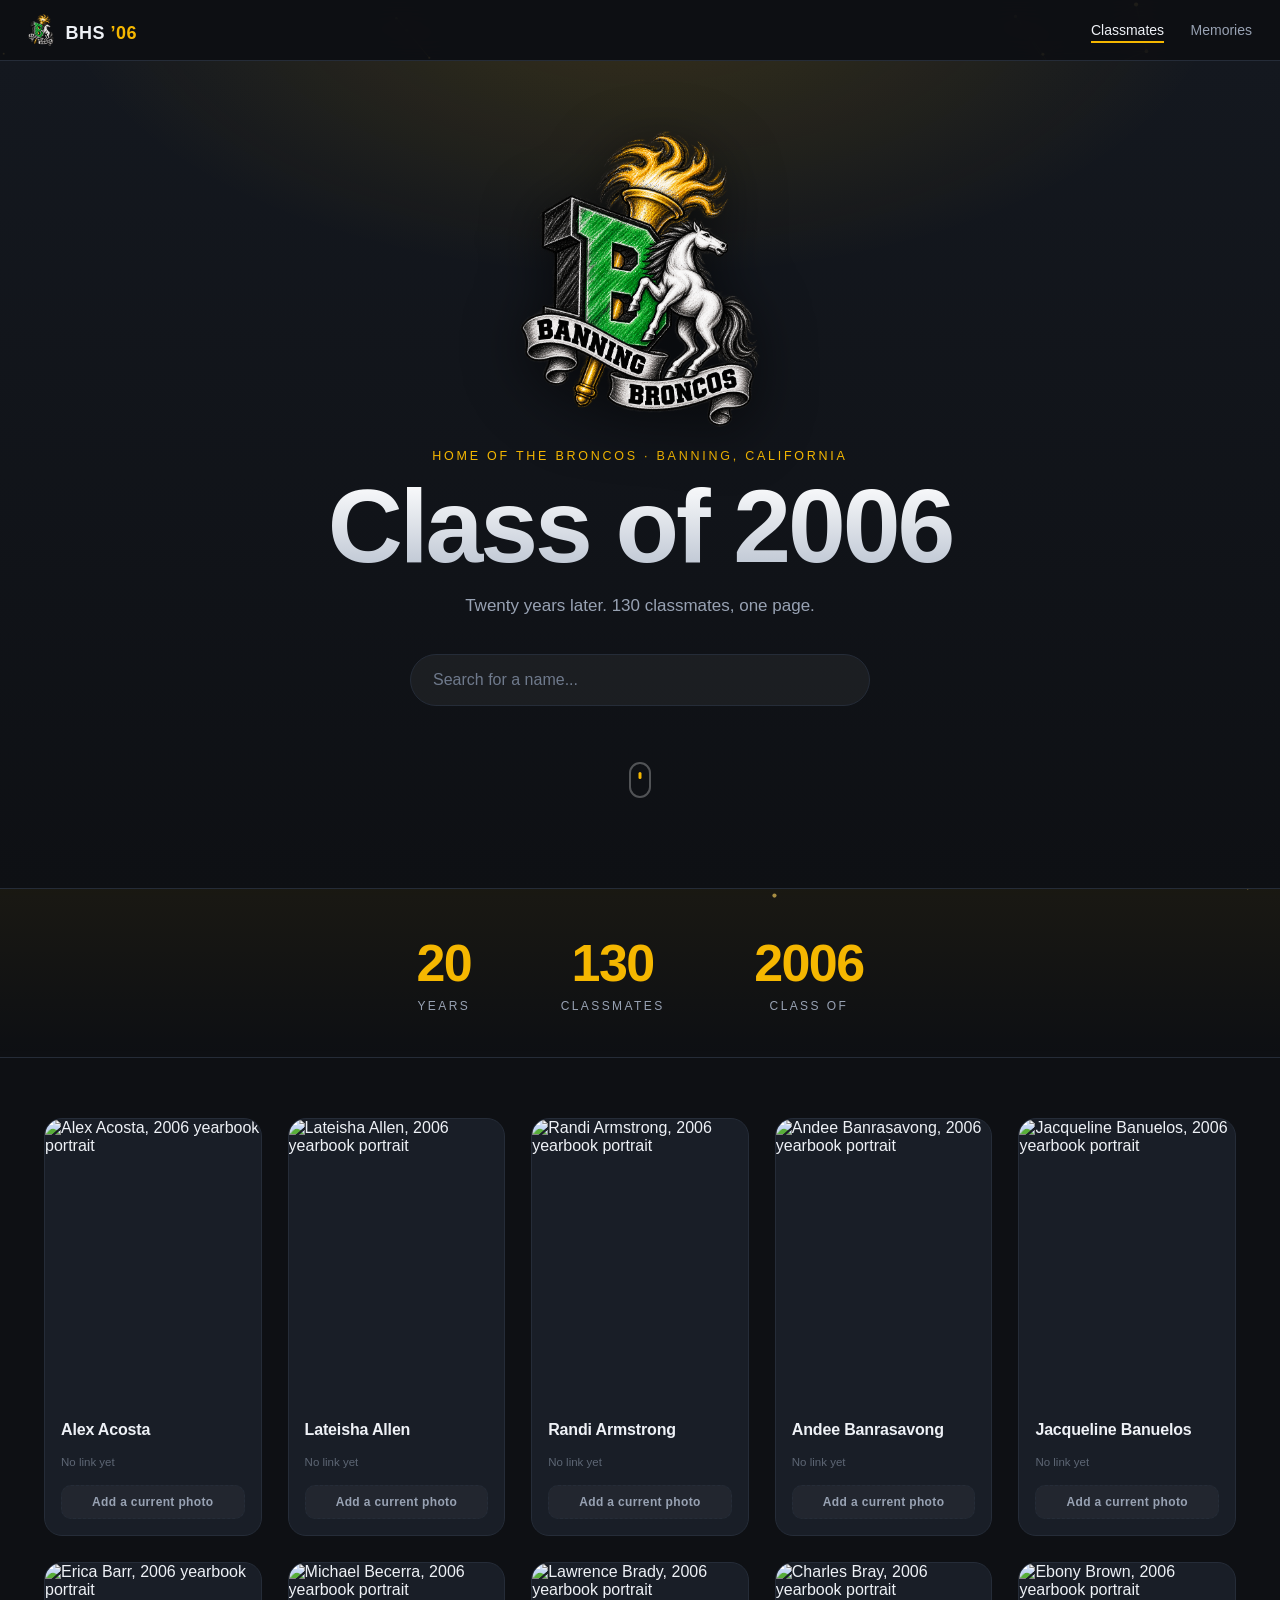
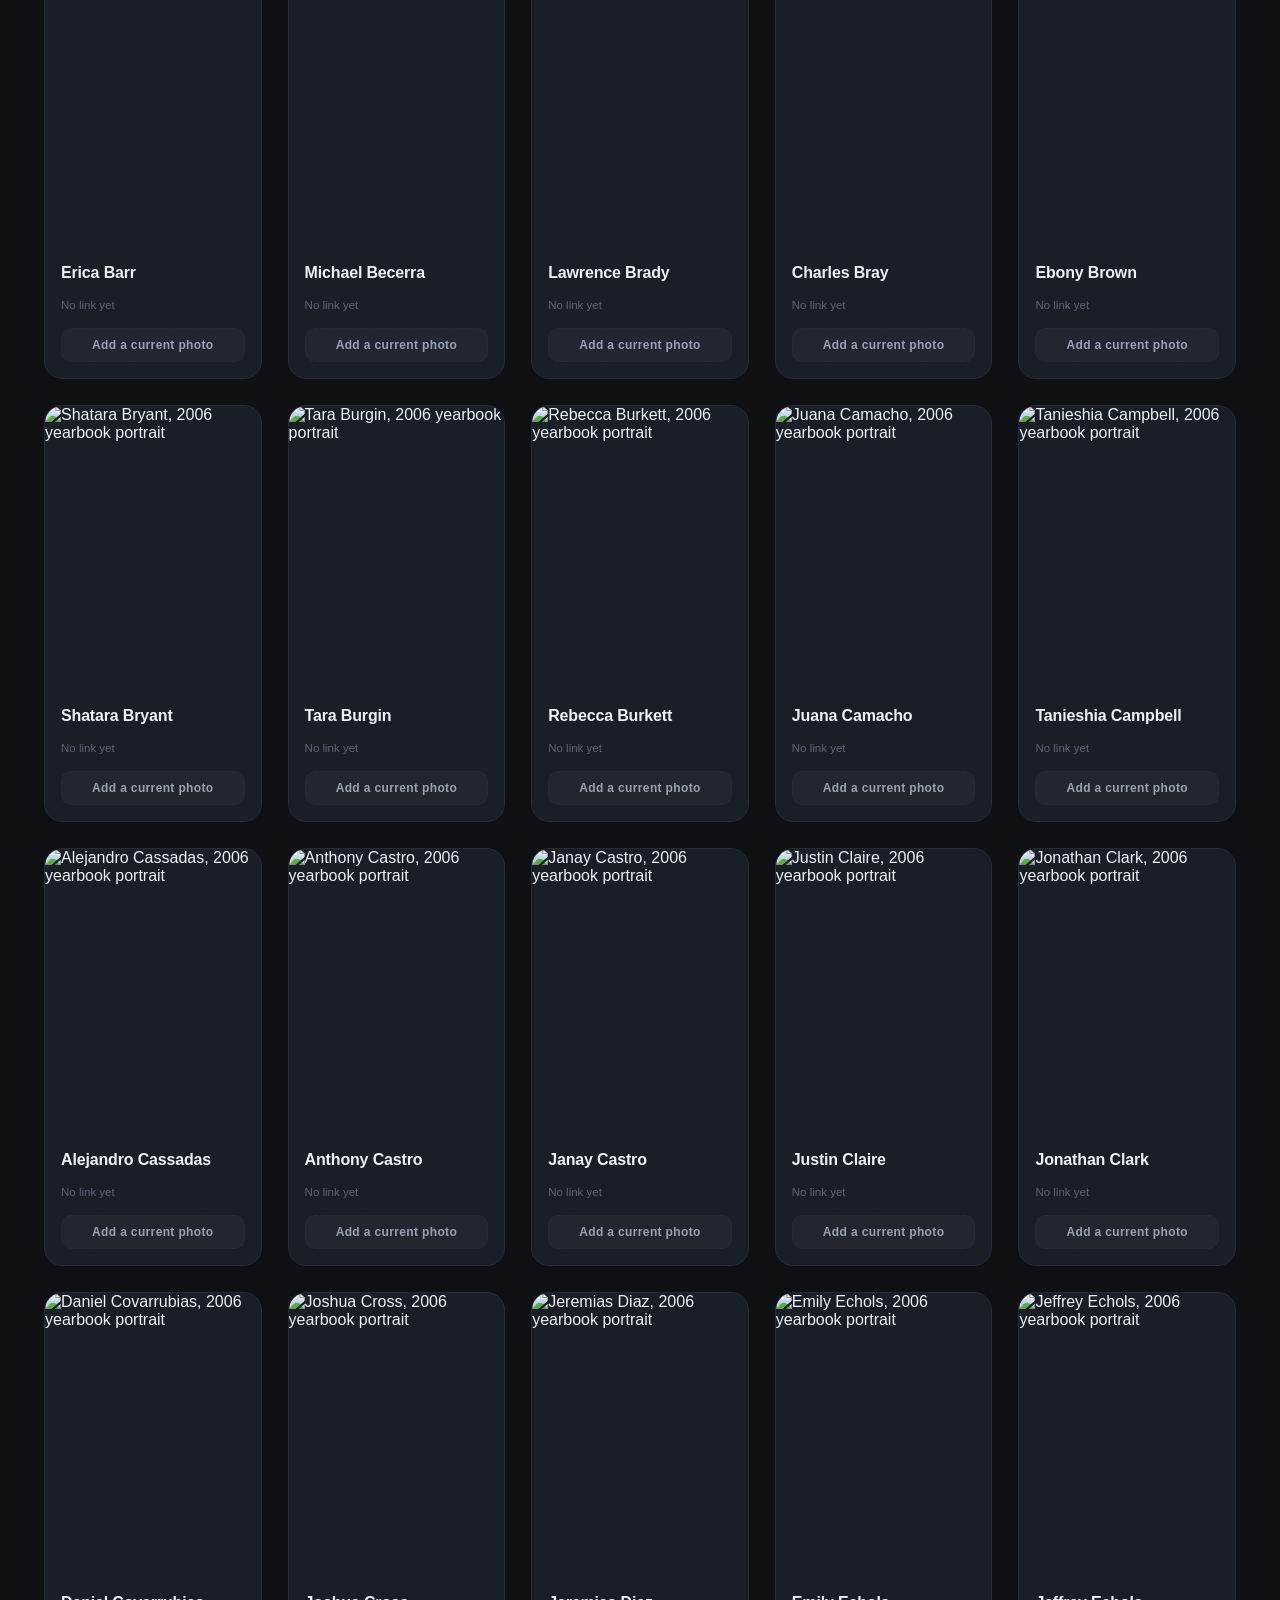
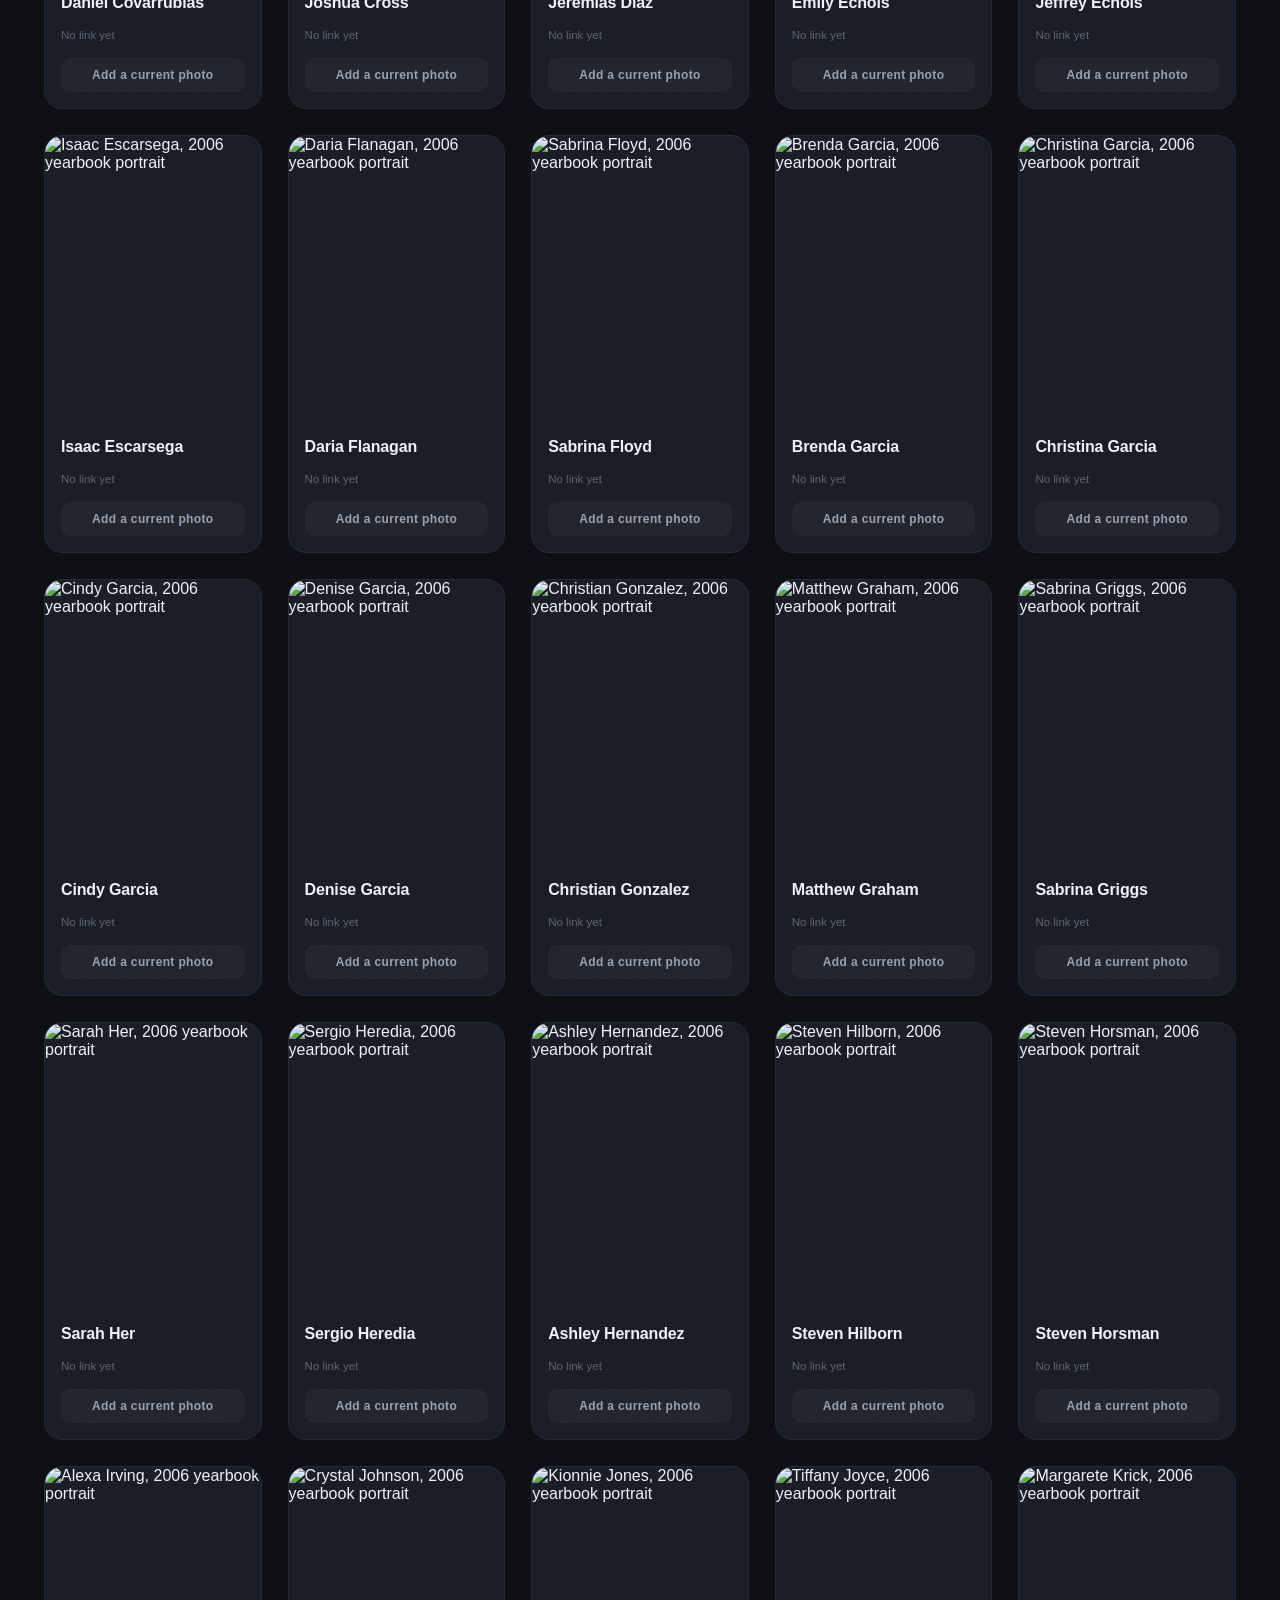
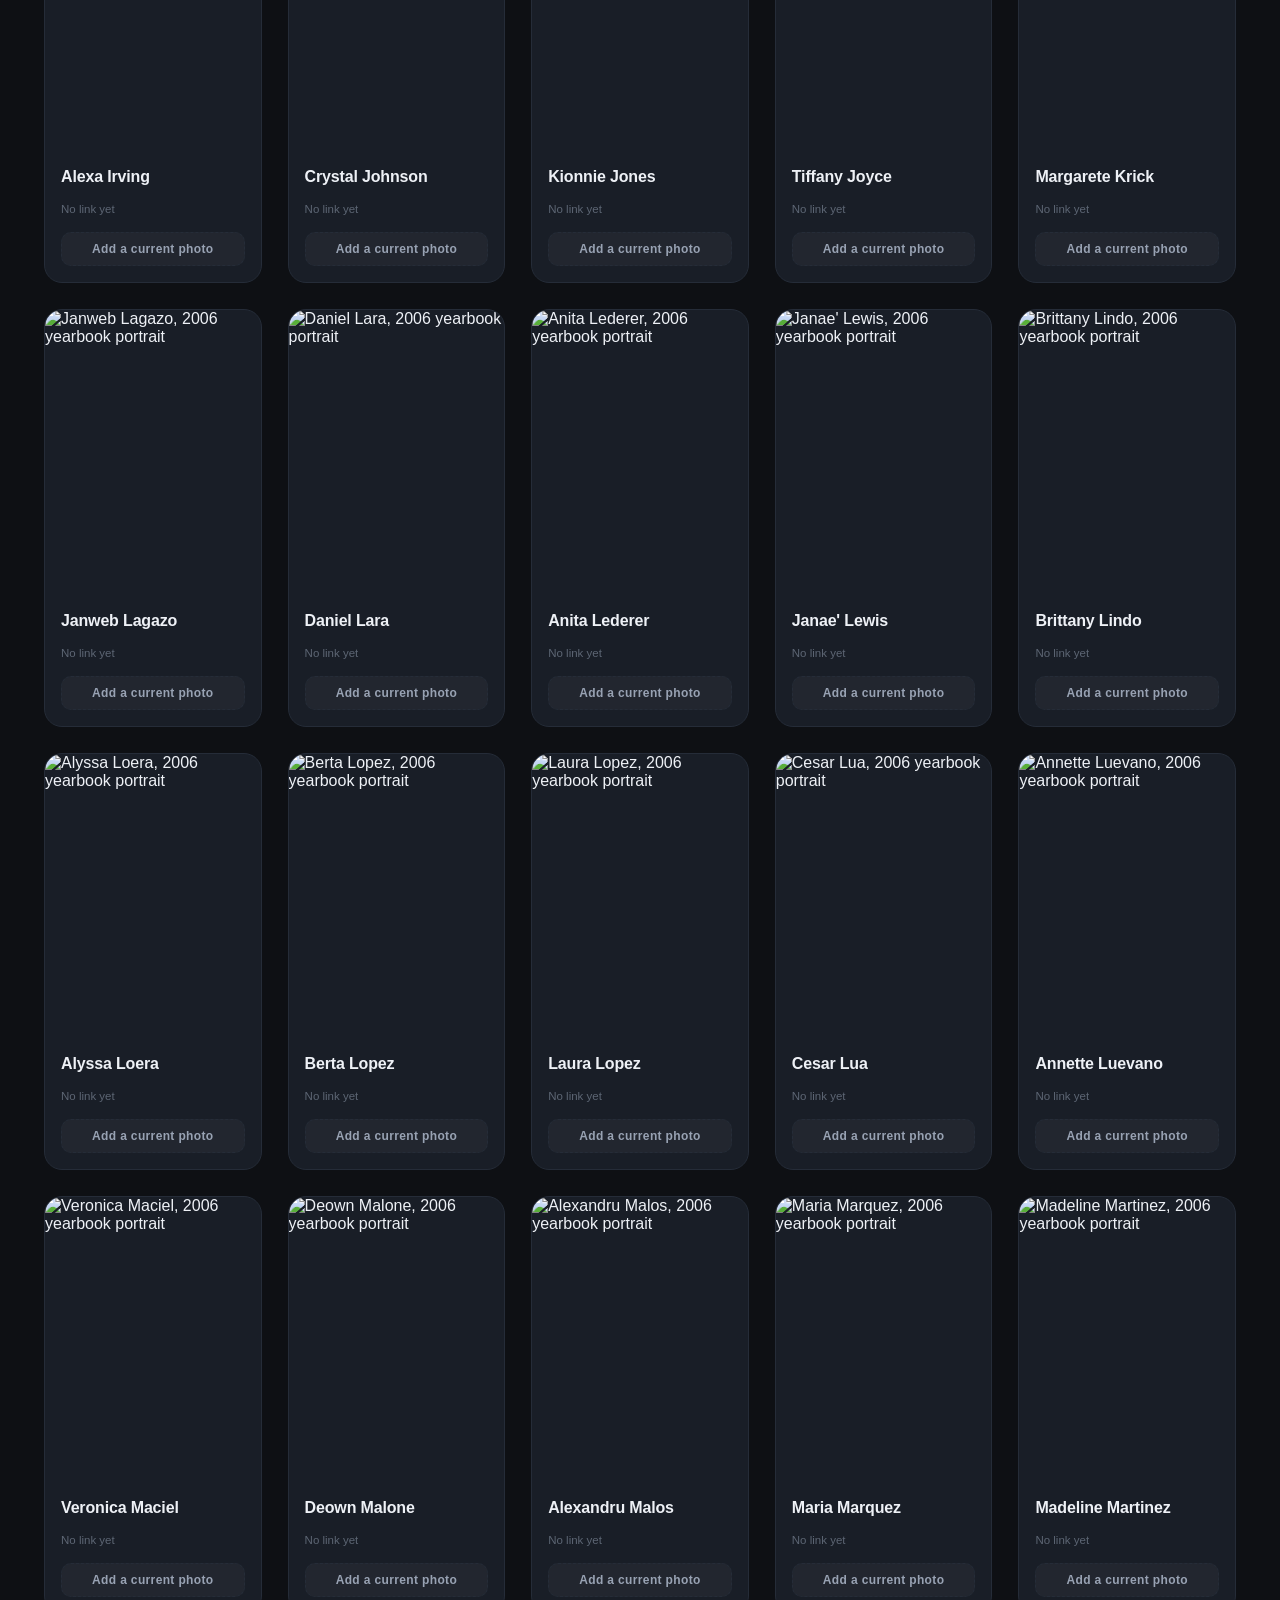
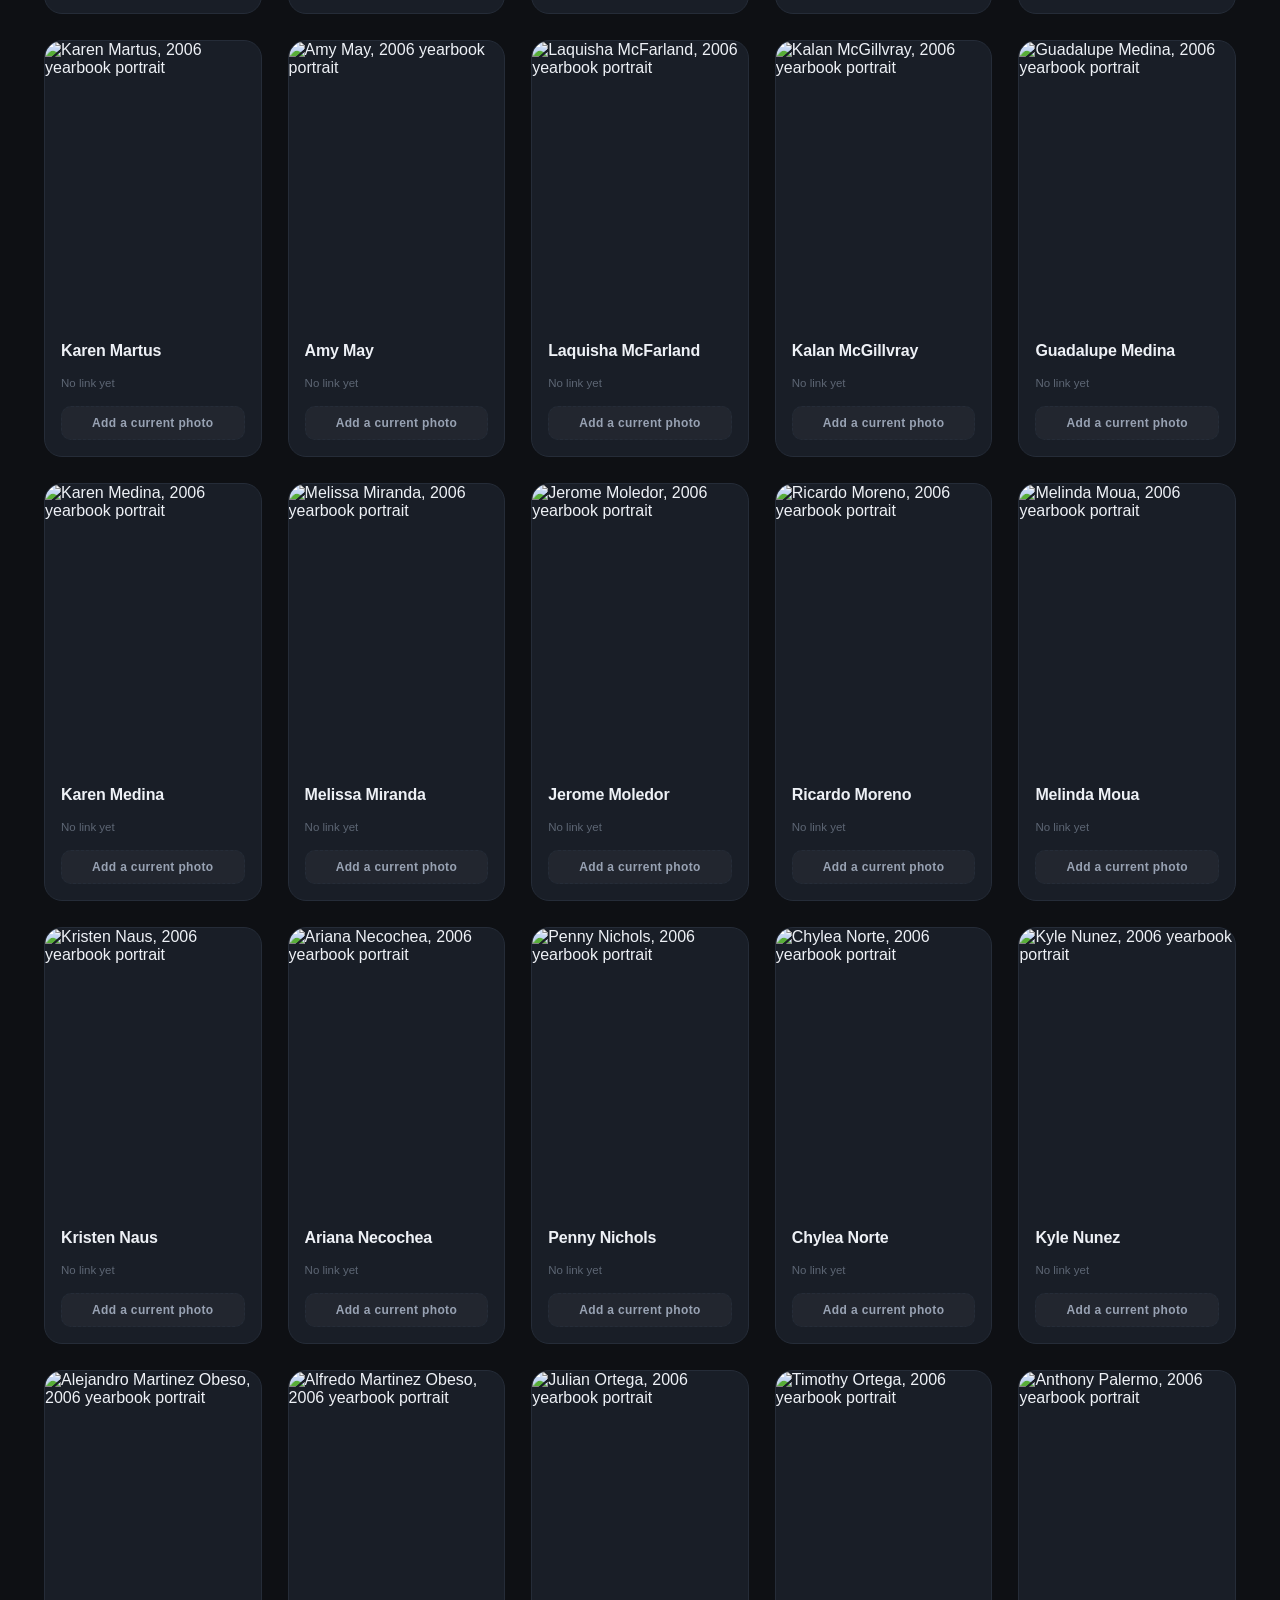
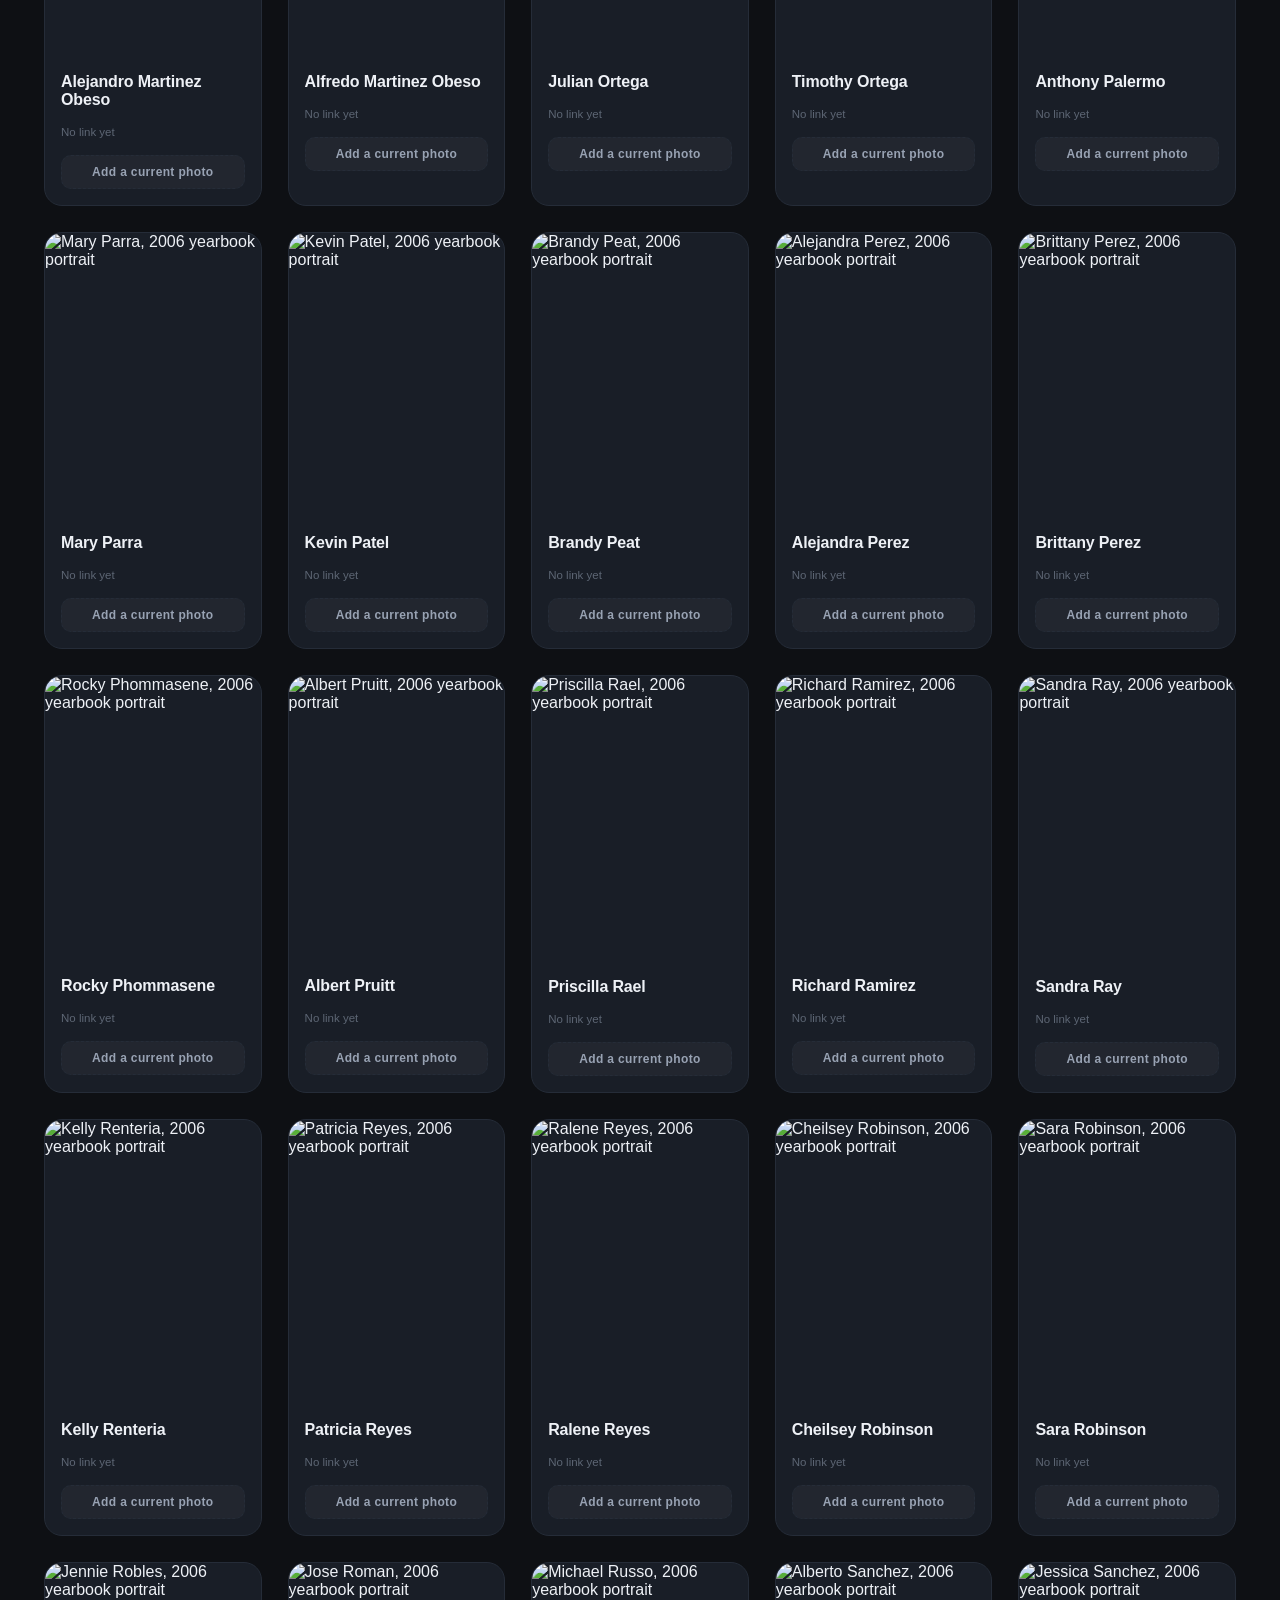
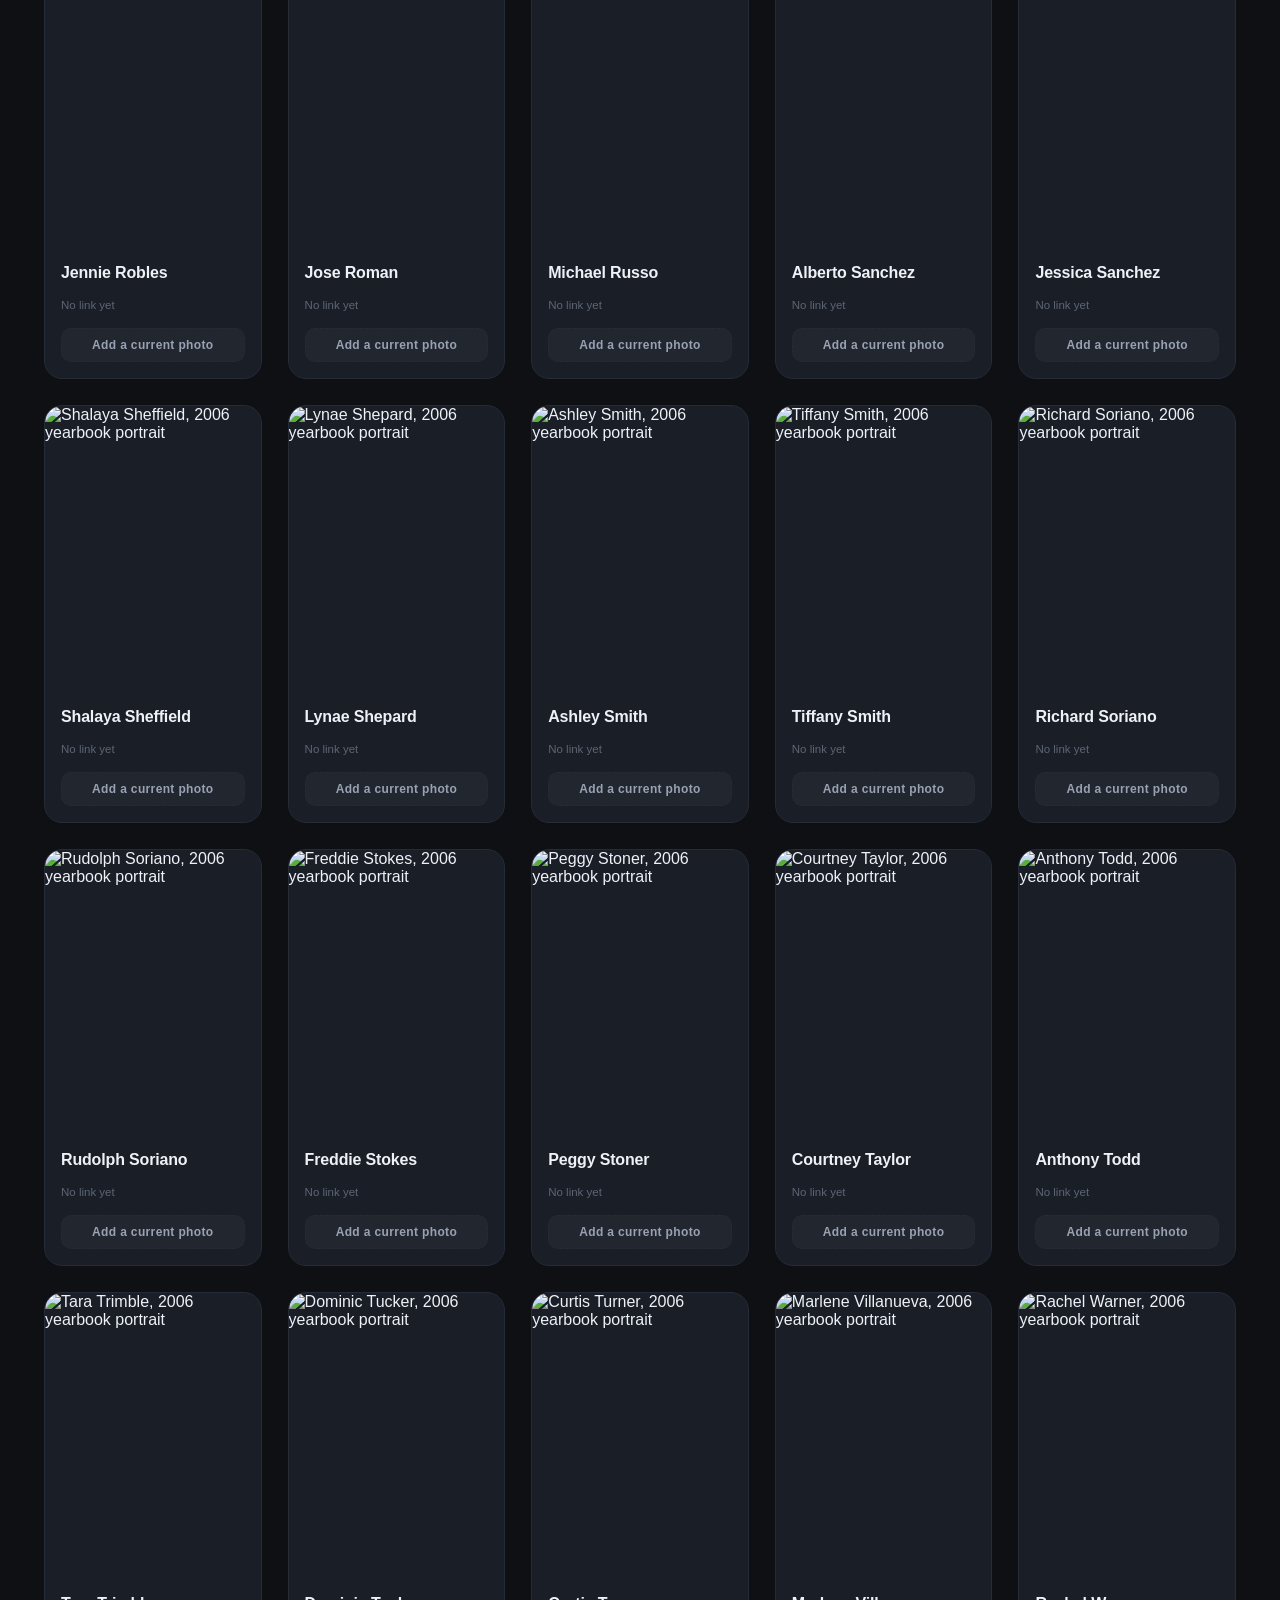
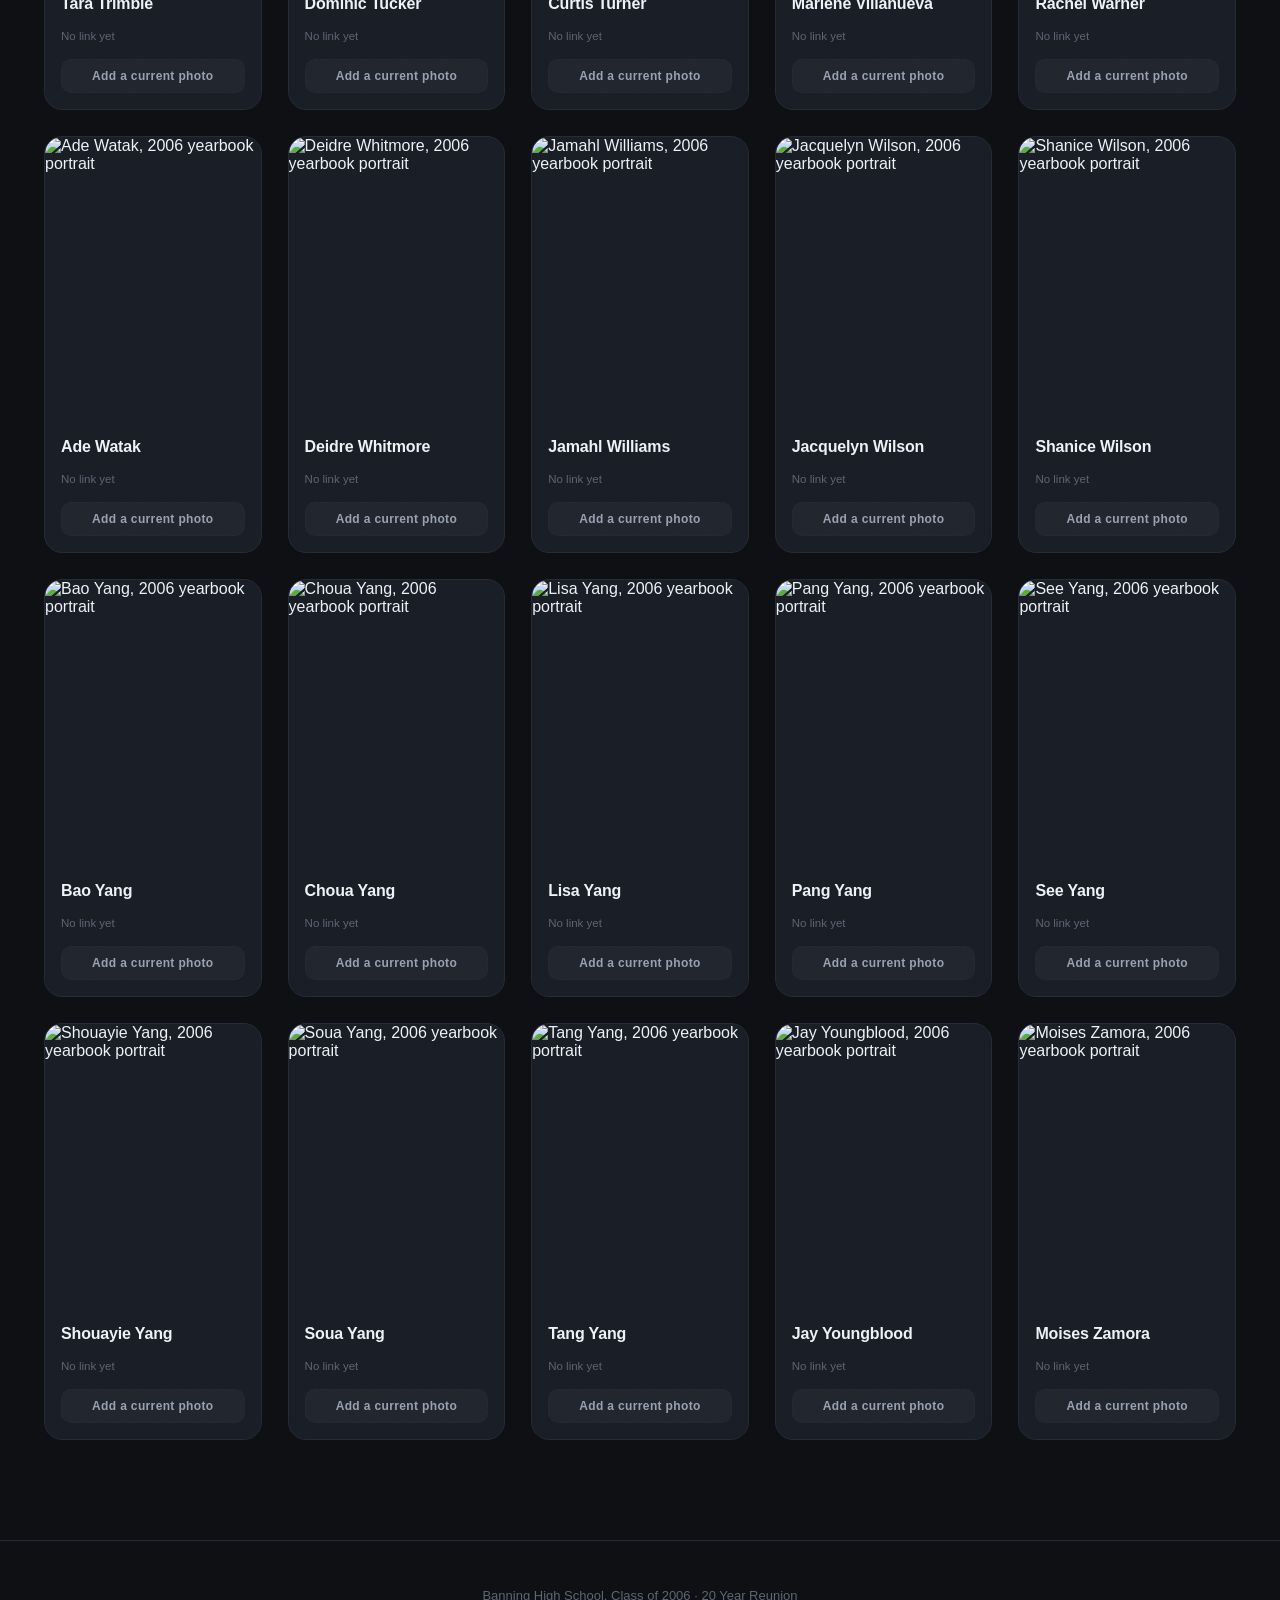
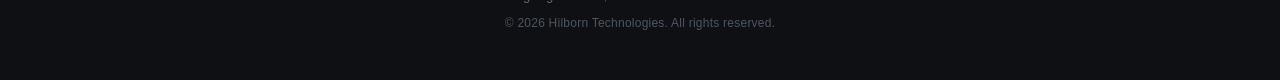
==== index.html @ 1020aba6 "Add files via upload" ====
<!DOCTYPE html>
<html lang="en">
<head>
<meta charset="utf-8">
<meta name="viewport" content="width=device-width, initial-scale=1, viewport-fit=cover">
<title>Banning High School &middot; Class of 2006</title>
<link rel="stylesheet" href="style.css">
</head>
<body>
<canvas id="fx" class="fx"></canvas>
<nav class="nav">
  <a class="brand" href="index.html"><img class="bronco-nav" src="bronco.png" alt="">  BHS <span>&rsquo;06</span></a>
  <div class="links">
    <a href="index.html" class="active">Classmates</a>
    <a href="memories.html">Memories</a>
  </div>
</nav>

<header class="hero">
  <div class="hero-inner">
    
    <img class="crest" src="bronco.png" alt="Banning Broncos">
    <p class="eyebrow">Home of the Broncos &middot; Banning, California</p>
    <h1>Class of 2006</h1>
    <p class="sub">Twenty years later. <span id="count"></span> classmates, one page.</p>
    <div class="search-wrap">
      <input id="search" type="search" placeholder="Search for a name..." autocomplete="off">
    </div>
    <a class="scroll-cue" href="#grid" aria-label="Scroll to classmates"></a>
  </div>
</header>

<section class="stats">
  <div class="stat"><span class="num" data-to="20">0</span><span class="lbl">Years</span></div>
  <div class="stat"><span class="num" data-to="130">0</span><span class="lbl">Classmates</span></div>
  <div class="stat"><span class="num" data-to="2006">0</span><span class="lbl">Class of</span></div>
</section>

<main id="grid" class="grid-wrap">
  <p class="empty" id="empty" hidden>No one found by that name.</p>
  <div class="grid" id="cards"></div>
</main>

<div class="lightbox" id="lightbox" hidden>
  <button class="lb-close" id="lb-close" aria-label="Close">&times;</button>
  <button class="lb-nav prev" id="lb-prev" aria-label="Previous">&#8249;</button>
  <figure class="lb-fig">
    <div class="lb-pair">
      <div class="lb-one"><img id="lb-img" src="" alt=""><span class="lb-tag">2006</span></div>
      <div class="lb-one" id="lb-now-wrap" hidden><img id="lb-now" alt=""><span class="lb-tag">Now</span></div>
    </div>
    <figcaption id="lb-cap"></figcaption>
  </figure>
  <button class="lb-nav next" id="lb-next" aria-label="Next">&#8250;</button>
</div>

<footer class="foot">
  <p>Banning High School, Class of 2006 &middot; 20 Year Reunion</p>
  <p class="copy">&copy; 2026 Hilborn Technologies. All rights reserved.</p>
</footer>

<script src="memories-config.js"></script>
<script src="form-config.js"></script>
<script src="classmates.js"></script>
<script src="app.js"></script>
<script src="particles.js"></script>
</body>
</html>
---- style.css ----
:root{
  --bg:#0e1014; --bg2:#14181f; --card:#191e27; --line:#252c38;
  --text:#eef1f6; --muted:#98a2b3; --accent:#f5b700; --accent2:#ffd45e;
  --radius:18px;
}
*{box-sizing:border-box}
html{scroll-behavior:smooth}
body{
  margin:0; background:var(--bg); color:var(--text);
  font-family:"Inter",-apple-system,BlinkMacSystemFont,"Segoe UI",Roboto,Helvetica,Arial,sans-serif;
  -webkit-font-smoothing:antialiased;
}
a{color:inherit;text-decoration:none}

/* nav */
.nav{
  position:sticky; top:0; z-index:50;
  display:flex; align-items:center; justify-content:space-between;
  padding:14px 28px; backdrop-filter:blur(14px);
  background:rgba(14,16,20,.72); border-bottom:1px solid var(--line);
}
.brand{font-weight:800; letter-spacing:.5px; font-size:18px}
.brand span{color:var(--accent)}
.links a{
  margin-left:22px; font-size:14px; color:var(--muted);
  padding-bottom:3px; border-bottom:2px solid transparent; transition:.25s;
}
.links a:hover{color:var(--text)}
.links a.active{color:var(--text); border-color:var(--accent)}

/* hero */
.hero{
  position:relative; min-height:78vh; display:flex; align-items:center; justify-content:center;
  text-align:center; padding:70px 24px 90px;
  background:
    radial-gradient(900px 460px at 50% -10%, rgba(245,183,0,.16), transparent 65%),
    linear-gradient(180deg, var(--bg2), var(--bg));
}
.hero.short{min-height:44vh}
.hero-inner{max-width:760px; animation:rise .9s cubic-bezier(.2,.7,.2,1) both}
.eyebrow{
  margin:0 0 14px; font-size:12.5px; letter-spacing:.22em; text-transform:uppercase; color:var(--accent);
}
.hero h1{
  margin:0; font-size:clamp(48px,9vw,104px); line-height:.95; font-weight:800; letter-spacing:-.03em;
  background:linear-gradient(180deg,#fff,#b9c2d0); -webkit-background-clip:text; background-clip:text; color:transparent;
}
.sub{margin:20px 0 0; color:var(--muted); font-size:17px}

.search-wrap{margin:38px auto 0; max-width:460px}
#search{
  width:100%; padding:16px 22px; font-size:16px; color:var(--text);
  background:rgba(255,255,255,.05); border:1px solid var(--line);
  border-radius:999px; outline:none; transition:.3s;
}
#search::placeholder{color:#6f7a8c}
#search:focus{
  border-color:var(--accent); background:rgba(255,255,255,.08);
  box-shadow:0 0 0 5px rgba(245,183,0,.10);
}

.scroll-cue{
  display:block; width:22px; height:36px; margin:56px auto 0;
  border:2px solid rgba(255,255,255,.28); border-radius:14px; position:relative;
}
.scroll-cue::after{
  content:""; position:absolute; left:50%; top:8px; width:3px; height:7px; border-radius:2px;
  background:var(--accent); transform:translateX(-50%); animation:cue 1.7s infinite;
}
@keyframes cue{0%{opacity:0;transform:translate(-50%,0)}40%{opacity:1}100%{opacity:0;transform:translate(-50%,12px)}}
@keyframes rise{from{opacity:0;transform:translateY(26px)}to{opacity:1;transform:none}}

/* grid */
.grid-wrap{max-width:1240px; margin:0 auto; padding:60px 24px 100px; scroll-margin-top:64px}
.grid{
  display:grid; gap:26px;
  grid-template-columns:repeat(auto-fill,minmax(210px,1fr));
}
.card{
  background:var(--card); border:1px solid var(--line); border-radius:var(--radius);
  overflow:hidden; opacity:0; transform:translateY(22px);
  transition:transform .45s cubic-bezier(.2,.7,.2,1), box-shadow .35s, border-color .35s, opacity .5s;
}
.card.in{opacity:1; transform:none}
.card:hover{
  transform:translateY(-7px); border-color:rgba(245,183,0,.5);
  box-shadow:0 18px 40px rgba(0,0,0,.5);
}
.shot{position:relative; aspect-ratio:3/4; overflow:hidden; background:#0b0d11}
.shot img{width:100%; height:100%; object-fit:cover; display:block; transition:transform .6s cubic-bezier(.2,.7,.2,1)}
.card:hover .shot img{transform:scale(1.05)}
.meta{padding:14px 16px 16px}
.meta h3{margin:0; font-size:16px; font-weight:600; letter-spacing:-.01em}
.socials{display:flex; gap:8px; margin-top:10px; min-height:26px}
.socials a{
  display:inline-flex; align-items:center; justify-content:center;
  height:26px; padding:0 11px; font-size:11.5px; font-weight:600; letter-spacing:.04em;
  border-radius:999px; border:1px solid var(--line); color:var(--muted); transition:.25s;
}
.socials a:hover{border-color:var(--accent); color:var(--accent); background:rgba(245,183,0,.08)}
.socials .none{font-size:11.5px; color:#5d6674; align-self:center}
.empty{text-align:center; color:var(--muted); padding:40px 0}

/* journal */
.journal{max-width:760px; margin:0 auto; padding:50px 24px 100px}
.entry-form{
  display:flex; flex-direction:column; gap:14px;
  background:var(--card); border:1px solid var(--line); border-radius:var(--radius); padding:26px;
}
.entry-form input,.entry-form textarea{
  width:100%; padding:14px 16px; font:inherit; font-size:15px; color:var(--text);
  background:rgba(255,255,255,.04); border:1px solid var(--line); border-radius:12px; outline:none; transition:.25s; resize:vertical;
}
.entry-form input:focus,.entry-form textarea:focus{border-color:var(--accent); background:rgba(255,255,255,.07)}
.entry-form button{
  align-self:flex-start; padding:13px 26px; font:inherit; font-weight:700; font-size:15px;
  color:#1a1405; background:linear-gradient(180deg,var(--accent2),var(--accent));
  border:0; border-radius:999px; cursor:pointer; transition:.25s;
}
.entry-form button:hover{transform:translateY(-2px); box-shadow:0 10px 26px rgba(245,183,0,.28)}
.note{margin:0; font-size:12.5px; color:#6f7a8c}
.entries{margin-top:34px; display:flex; flex-direction:column; gap:16px}
.entry{
  background:var(--card); border:1px solid var(--line); border-left:3px solid var(--accent);
  border-radius:14px; padding:20px 22px; animation:rise .5s both;
}
.entry .who{font-weight:700; font-size:15px}
.entry .when{font-size:12px; color:var(--muted); margin-left:10px; font-weight:400}
.entry p{margin:10px 0 0; color:#d3dae4; line-height:1.65; white-space:pre-wrap}

.foot{padding:34px 24px 50px; text-align:center; color:#5d6674; font-size:13px; border-top:1px solid var(--line)}

@media (prefers-reduced-motion:reduce){
  *{animation:none!important; transition:none!important}
  html{scroll-behavior:auto}
}

/* mobile */
@media (max-width:900px){
  .grid{grid-template-columns:repeat(auto-fill,minmax(150px,1fr)); gap:18px}
}
@media (max-width:640px){
  .nav{padding:12px 16px}
  .links a{margin-left:16px; font-size:13.5px}
  .hero{min-height:70vh; padding:48px 18px 64px}
  .hero.short{min-height:36vh}
  .sub{font-size:15.5px}
  .search-wrap{margin-top:28px}
  #search{padding:14px 18px; font-size:16px}
  .scroll-cue{margin-top:36px}
  .grid-wrap{padding:40px 16px 70px}
  .grid{grid-template-columns:repeat(2,1fr); gap:14px}
  .meta{padding:11px 12px 13px}
  .meta h3{font-size:14.5px}
  .socials{flex-wrap:wrap; gap:6px}
  .socials a{height:24px; padding:0 9px; font-size:11px}
  .journal{padding:34px 16px 70px}
  .entry-form{padding:18px}
  .entry-form button{width:100%; align-self:stretch; text-align:center}
  .entry{padding:16px 18px}
}
@media (max-width:380px){
  .grid{grid-template-columns:1fr}
}
@media (hover:none){
  .card:hover{transform:none; box-shadow:none; border-color:var(--line)}
  .card:hover .shot img{transform:none}
  .card:active{border-color:rgba(245,183,0,.5)}
}

.fx{position:fixed; inset:0; width:100vw; height:100vh; display:block; z-index:0; pointer-events:none}
.hero-inner{position:relative; z-index:1}
.nav{z-index:50}
.hero,.stats,.grid-wrap,.journal,.foot{position:relative; z-index:1}
.stats,.grid-wrap,.journal{background:transparent}

/* bronco mark */
.bronco{width:22px;height:22px;vertical-align:-4px;color:var(--accent);margin-right:4px}
.bronco.big{width:74px;height:74px;display:block;margin:0 auto 18px;color:var(--accent);
  filter:drop-shadow(0 6px 22px rgba(245,183,0,.35)); animation:rise .9s .1s both}

/* stats band */
.stats{
  display:flex; justify-content:center; gap:clamp(28px,7vw,90px); flex-wrap:wrap;
  padding:44px 24px; border-top:1px solid var(--line); border-bottom:1px solid var(--line);
  background:linear-gradient(180deg,rgba(245,183,0,.05),transparent);
}
.stat{text-align:center}
.stat .num{display:block; font-size:clamp(32px,6vw,52px); font-weight:800; letter-spacing:-.03em; color:var(--accent)}
.stat .lbl{display:block; margin-top:6px; font-size:12px; letter-spacing:.2em; text-transform:uppercase; color:var(--muted)}

/* lightbox */
.lightbox[hidden]{display:none!important}
.lightbox{
  position:fixed; inset:0; z-index:100; display:flex; align-items:center; justify-content:center;
  background:rgba(6,7,10,.93); backdrop-filter:blur(8px); animation:fade .25s both; padding:24px;
}
@keyframes fade{from{opacity:0}to{opacity:1}}
.lb-fig{margin:0; text-align:center; max-width:min(560px,86vw)}
.lb-fig img{max-width:100%; max-height:72vh; border-radius:14px; box-shadow:0 24px 70px rgba(0,0,0,.7)}
.lb-fig figcaption{margin-top:16px; font-size:19px; font-weight:600}
.lb-close,.lb-nav{
  position:absolute; background:rgba(255,255,255,.07); border:1px solid var(--line); color:var(--text);
  border-radius:50%; cursor:pointer; transition:.25s; display:flex; align-items:center; justify-content:center;
}
.lb-close,.lb-nav{z-index:2}
.lb-close{top:20px; right:20px; width:42px; height:42px; font-size:26px; line-height:1}
.lb-nav{top:50%; transform:translateY(-50%); width:48px; height:48px; font-size:30px; line-height:1}
.lb-nav.prev{left:18px} .lb-nav.next{right:18px}
.lb-close:hover,.lb-nav:hover{background:rgba(245,183,0,.16); border-color:var(--accent); color:var(--accent)}
.card .shot{cursor:zoom-in}

@media (max-width:640px){
  .bronco.big{width:58px;height:58px}
  .stats{padding:30px 16px; gap:24px}
  .lb-nav{width:40px;height:40px;font-size:25px}
  .lb-nav.prev{left:8px} .lb-nav.next{right:8px}
}

/* Broncos crest */
.bronco-nav{height:32px; width:auto; vertical-align:-7px; margin-right:6px}
.crest{
  display:block; width:clamp(150px,24vw,240px); height:auto; margin:0 auto 22px;
  filter:drop-shadow(0 10px 28px rgba(0,0,0,.55));
  animation:rise .9s .05s both;
}

/* upload button */
.upload{
  margin-top:10px; width:100%; padding:9px 10px; font:inherit; font-size:12px; font-weight:600;
  letter-spacing:.03em; color:var(--muted); background:rgba(255,255,255,.04);
  border:1px dashed var(--line); border-radius:10px; cursor:pointer; transition:.25s;
}
.upload:hover{border-color:var(--accent); color:var(--accent); background:rgba(245,183,0,.07)}
.upload.done{border-style:solid; border-color:rgba(245,183,0,.55); color:var(--accent)}
.now-badge{
  position:absolute; top:10px; left:10px; z-index:2; padding:4px 9px; border-radius:999px;
  font-size:10.5px; font-weight:700; letter-spacing:.08em; text-transform:uppercase;
  background:rgba(245,183,0,.92); color:#1a1405;
}
.shot.flip img.now{position:absolute; inset:0; width:100%; height:100%; object-fit:cover}

.lb-pair{display:flex; gap:16px; justify-content:center; align-items:flex-start; flex-wrap:nowrap}
.lb-one{position:relative; flex:0 1 auto; min-width:0}
.lb-one img{max-width:100%; max-height:66vh; border-radius:14px; box-shadow:0 24px 70px rgba(0,0,0,.7); display:block}
.lb-pair:has(.lb-one:not([hidden]) ~ .lb-one:not([hidden])) .lb-one img{max-height:58vh}
.lb-tag{
  position:absolute; bottom:10px; left:10px; padding:4px 10px; border-radius:999px;
  font-size:11px; font-weight:700; letter-spacing:.09em; text-transform:uppercase;
  background:rgba(245,183,0,.92); color:#1a1405;
}
.lb-fig{max-width:min(940px,92vw)}
@media (max-width:640px){ .lb-one img{max-height:38vh} .lb-pair{gap:8px} .lb-tag{font-size:9.5px; padding:3px 7px} }

.foot .copy{margin:8px 0 0; font-size:12px; color:#4e5663; letter-spacing:.02em}

/* --- memory photo attachment --- */
.attach-row{display:flex; align-items:center; gap:10px; flex-wrap:wrap; margin:2px 0 4px}
.attach{
  background:transparent; border:1px dashed #3a4250; color:#aab3c0;
  padding:9px 14px; border-radius:10px; font:inherit; font-size:13px; cursor:pointer;
  transition:border-color .2s, color .2s;
}
.attach:hover{border-color:var(--accent); color:var(--accent)}
.attach-name{font-size:12.5px; color:#8b94a3; word-break:break-all}
.attach-clear{
  background:transparent; border:0; color:#7d8593; font:inherit; font-size:12px;
  cursor:pointer; text-decoration:underline;
}
.attach-clear:hover{color:#e06a5a}
.attach-preview{
  display:block; max-width:190px; max-height:150px; border-radius:10px;
  border:1px solid #2a313c; margin:2px 0 6px; object-fit:cover;
}
.entry-pic{
  display:block; width:100%; max-width:420px; margin:12px 0 2px;
  border-radius:12px; border:1px solid #2a313c;
}

/* --- portrait tile is a real button now (keyboard reachable) --- */
.card .shot{
  display:block; width:100%; padding:0; border:0; background:transparent;
  font:inherit; color:inherit; cursor:pointer; text-align:left;
}
.card .shot:focus-visible,
.upload:focus-visible,
.attach:focus-visible,
.lb-close:focus-visible,
.lb-nav:focus-visible{
  outline:2px solid var(--accent); outline-offset:3px; border-radius:10px;
}
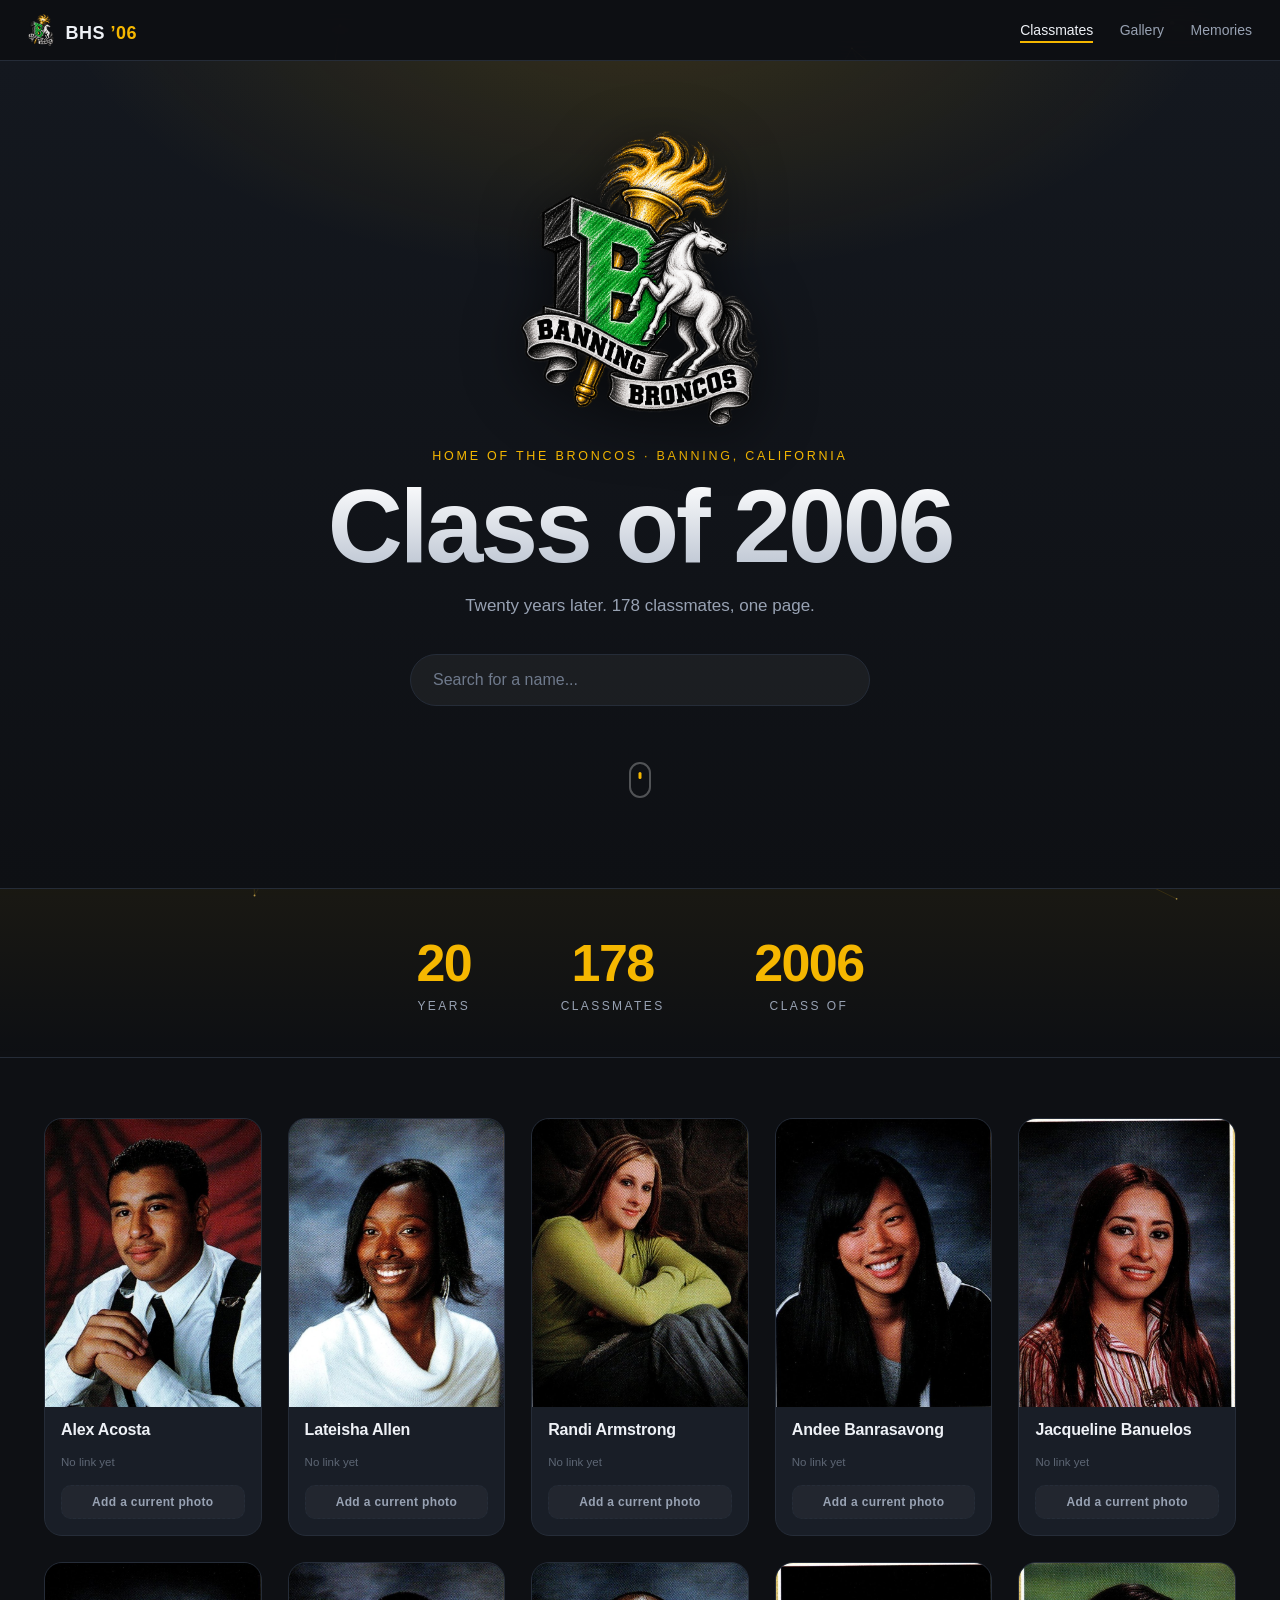
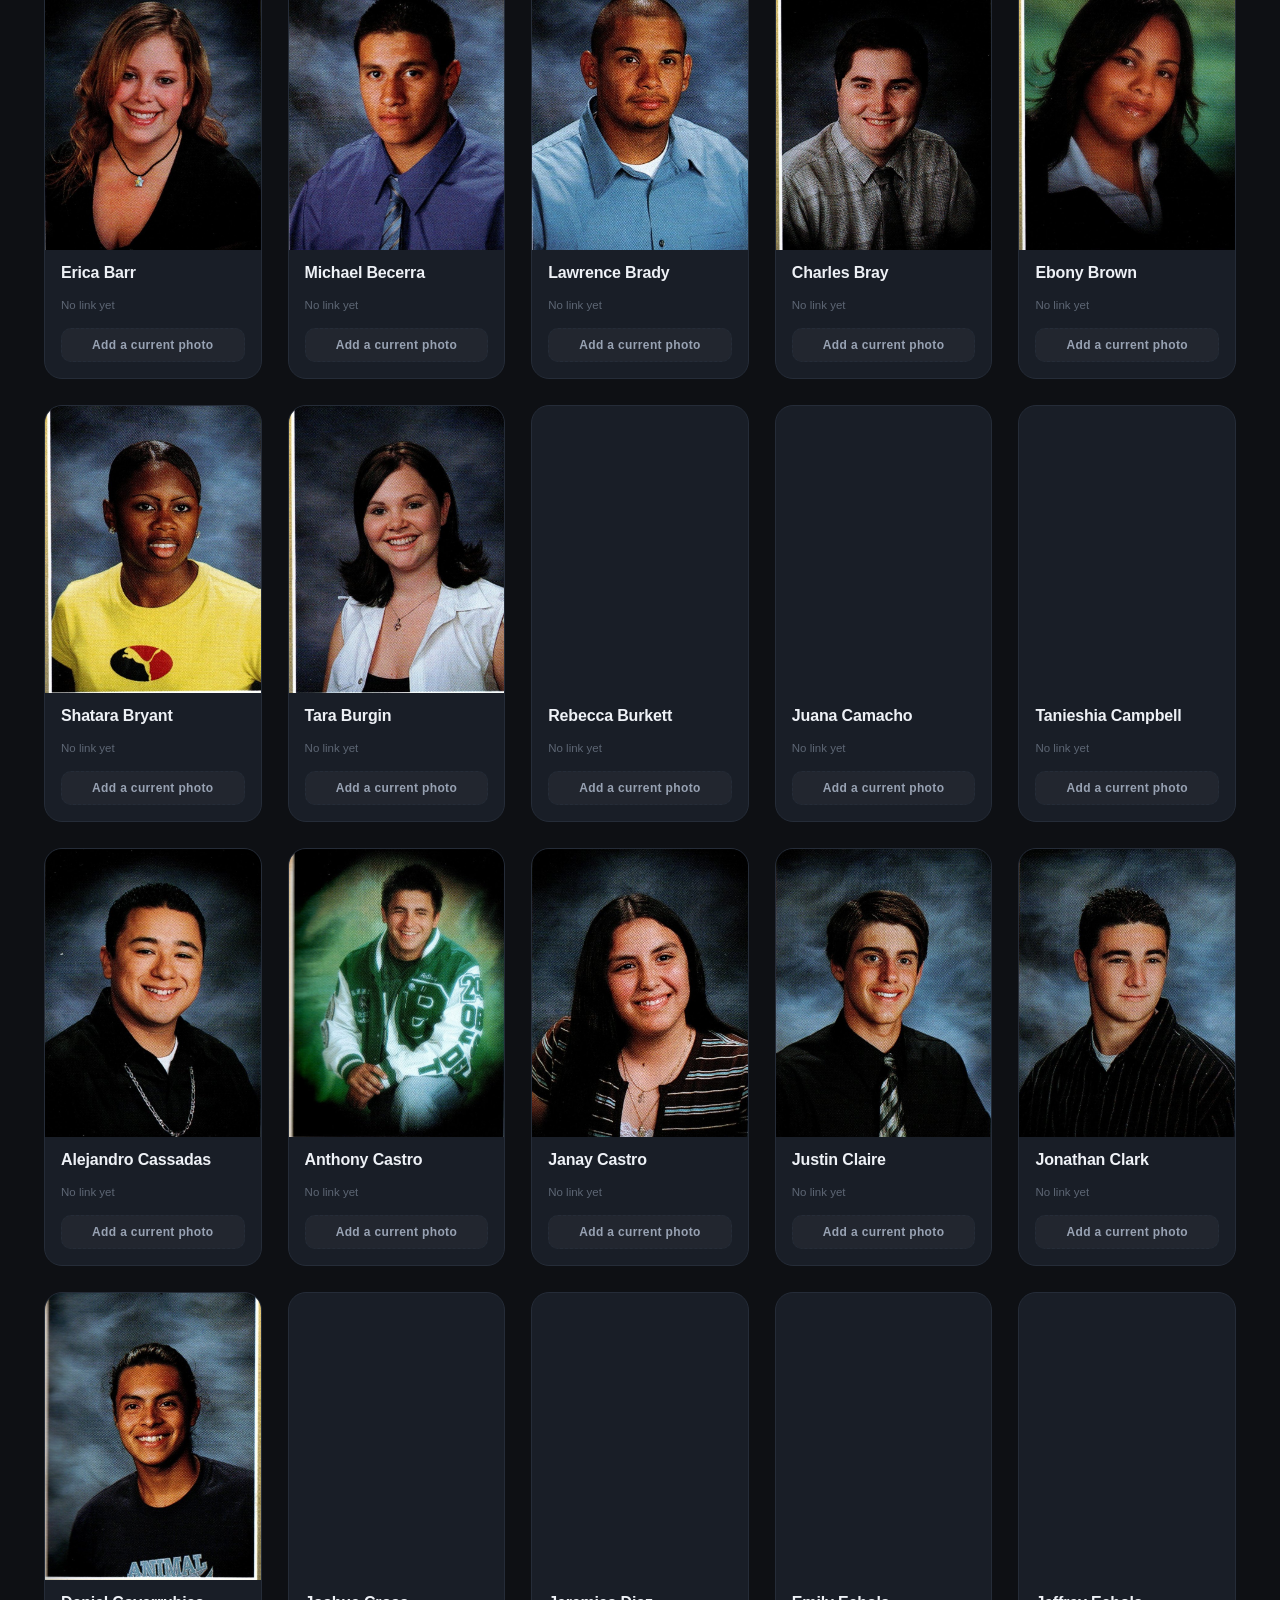
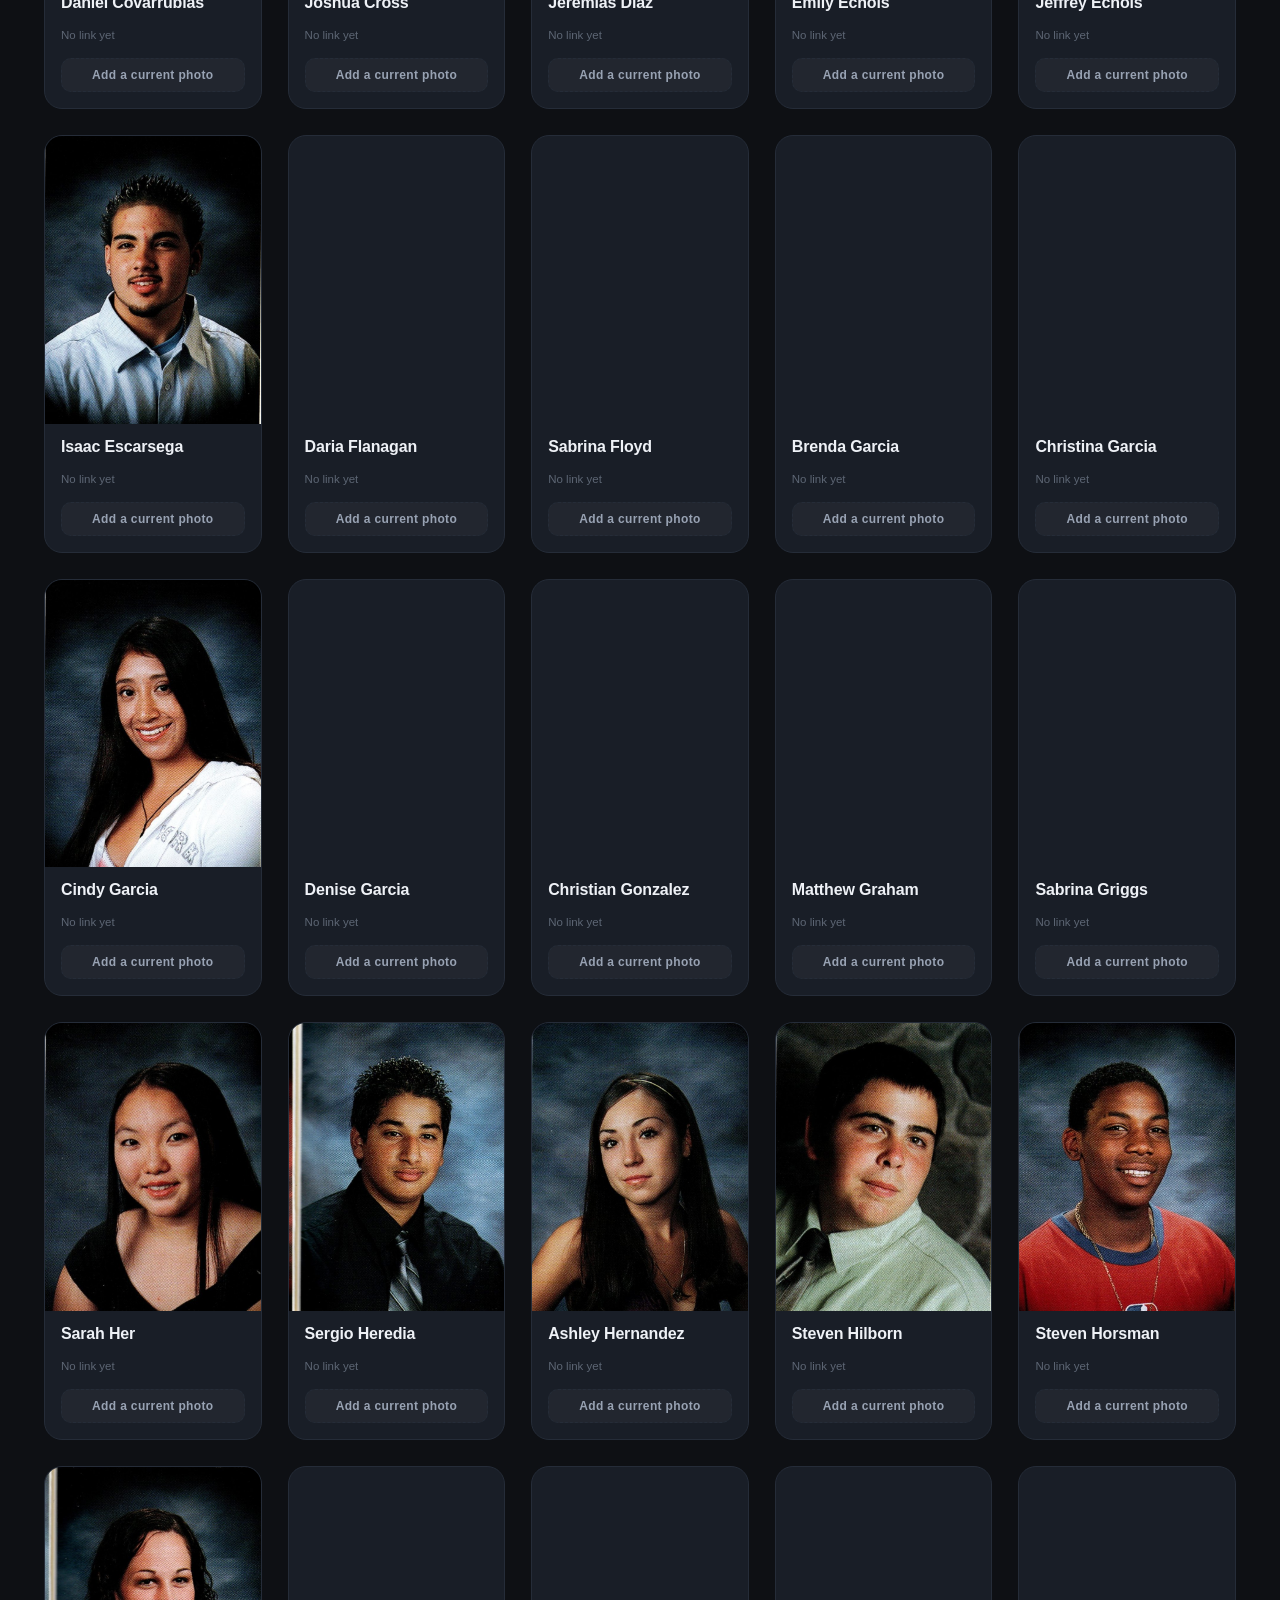
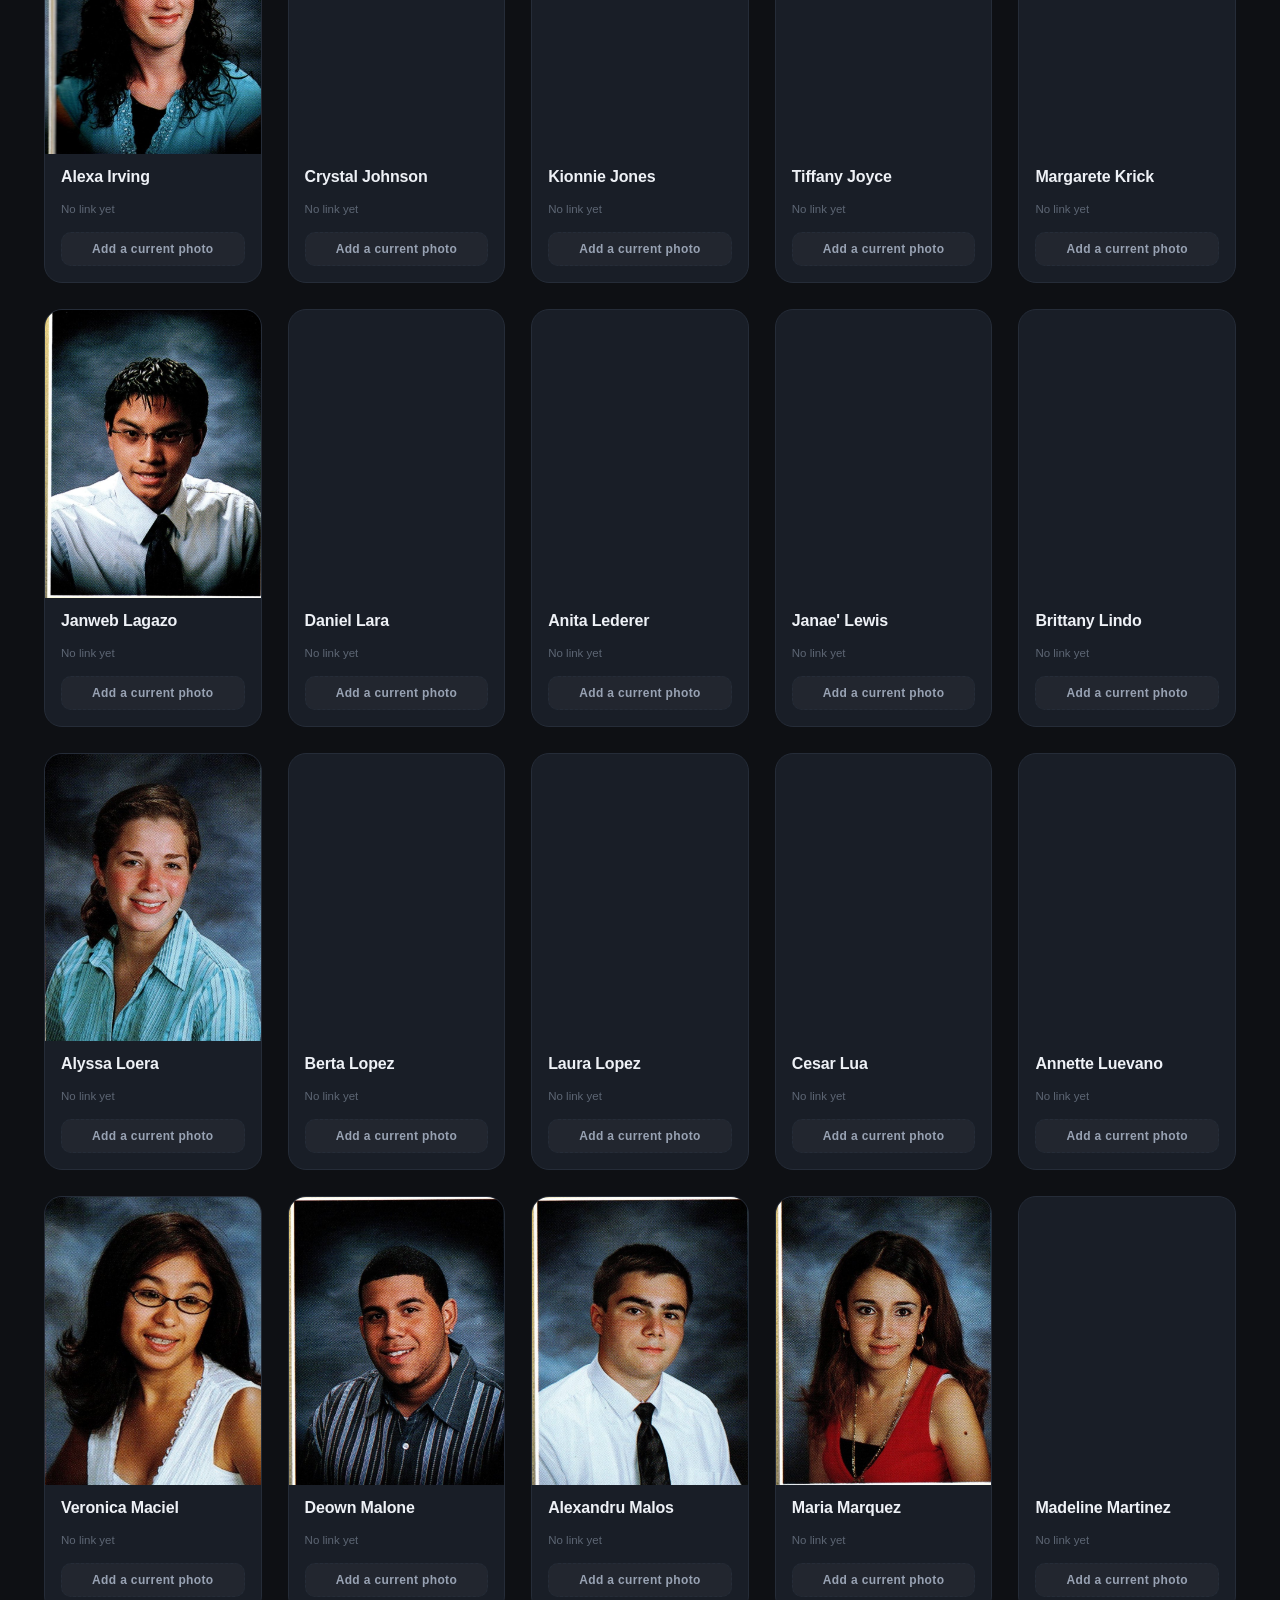
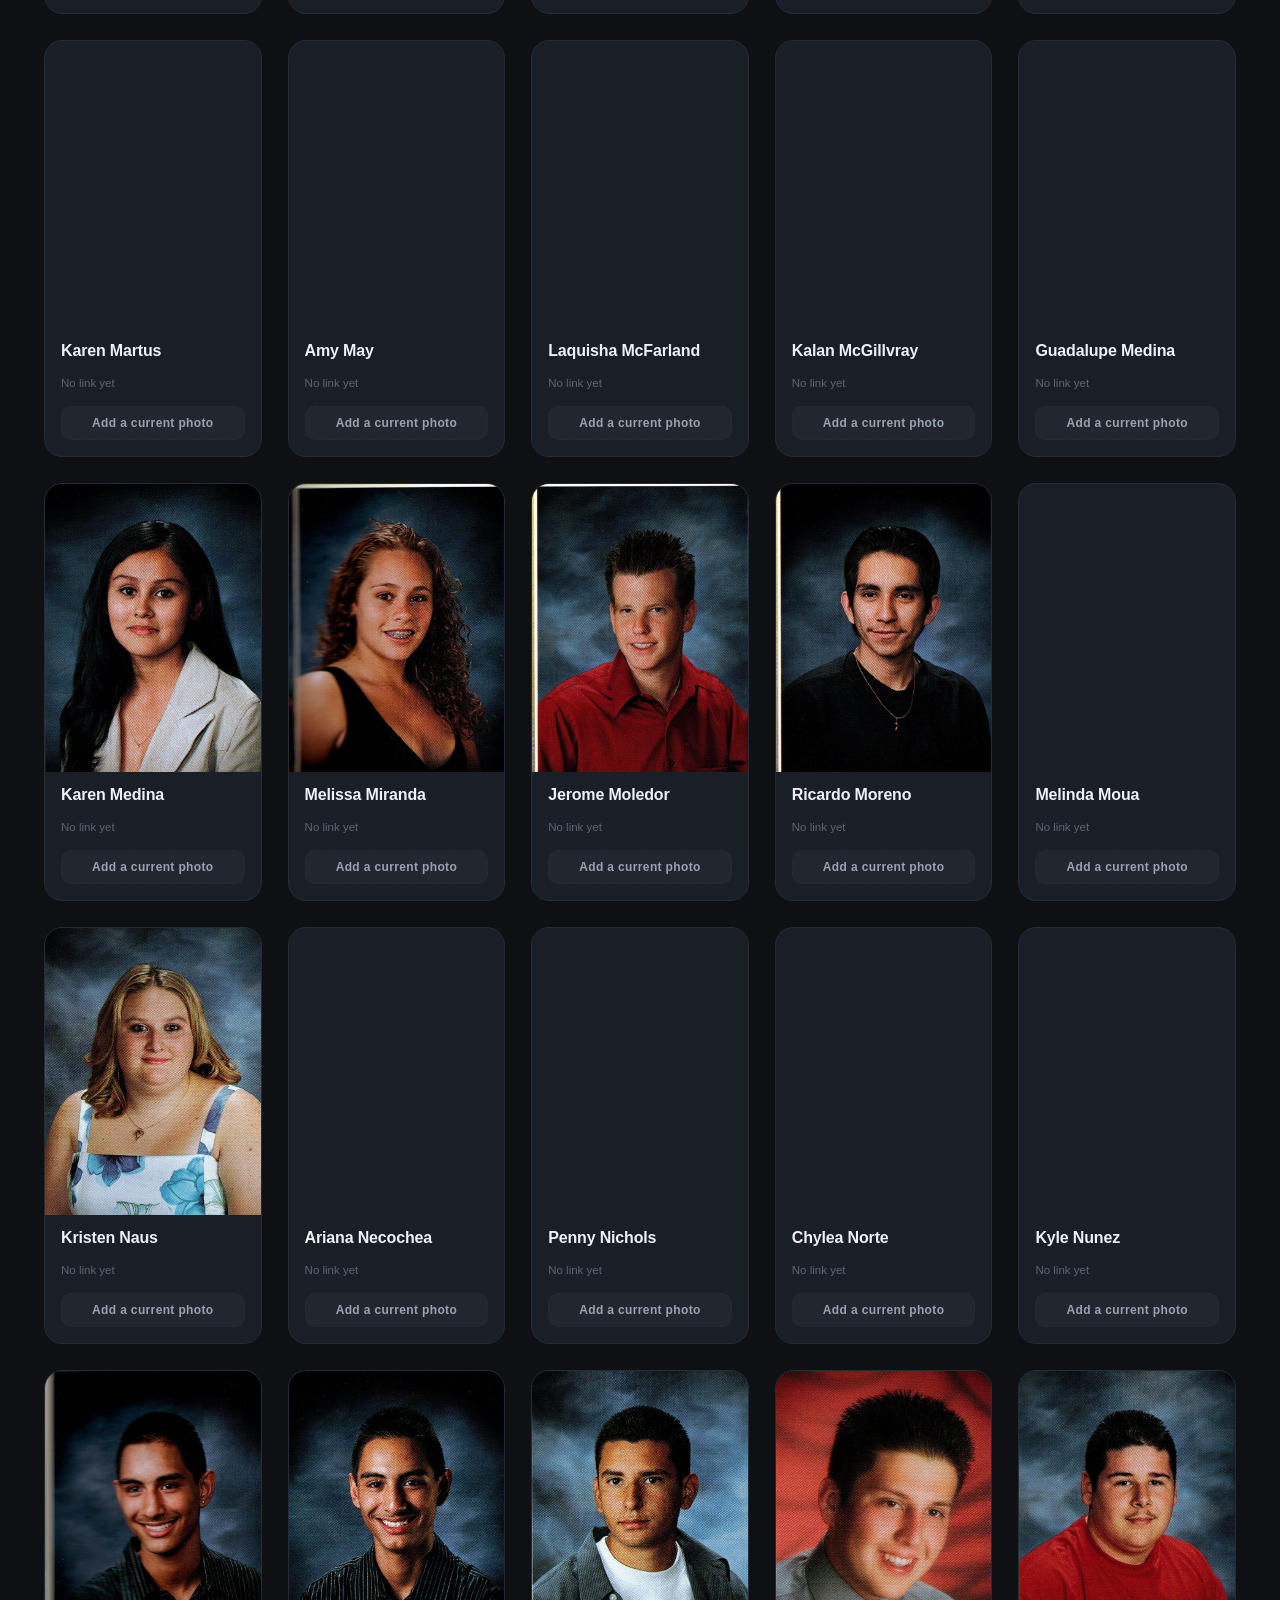
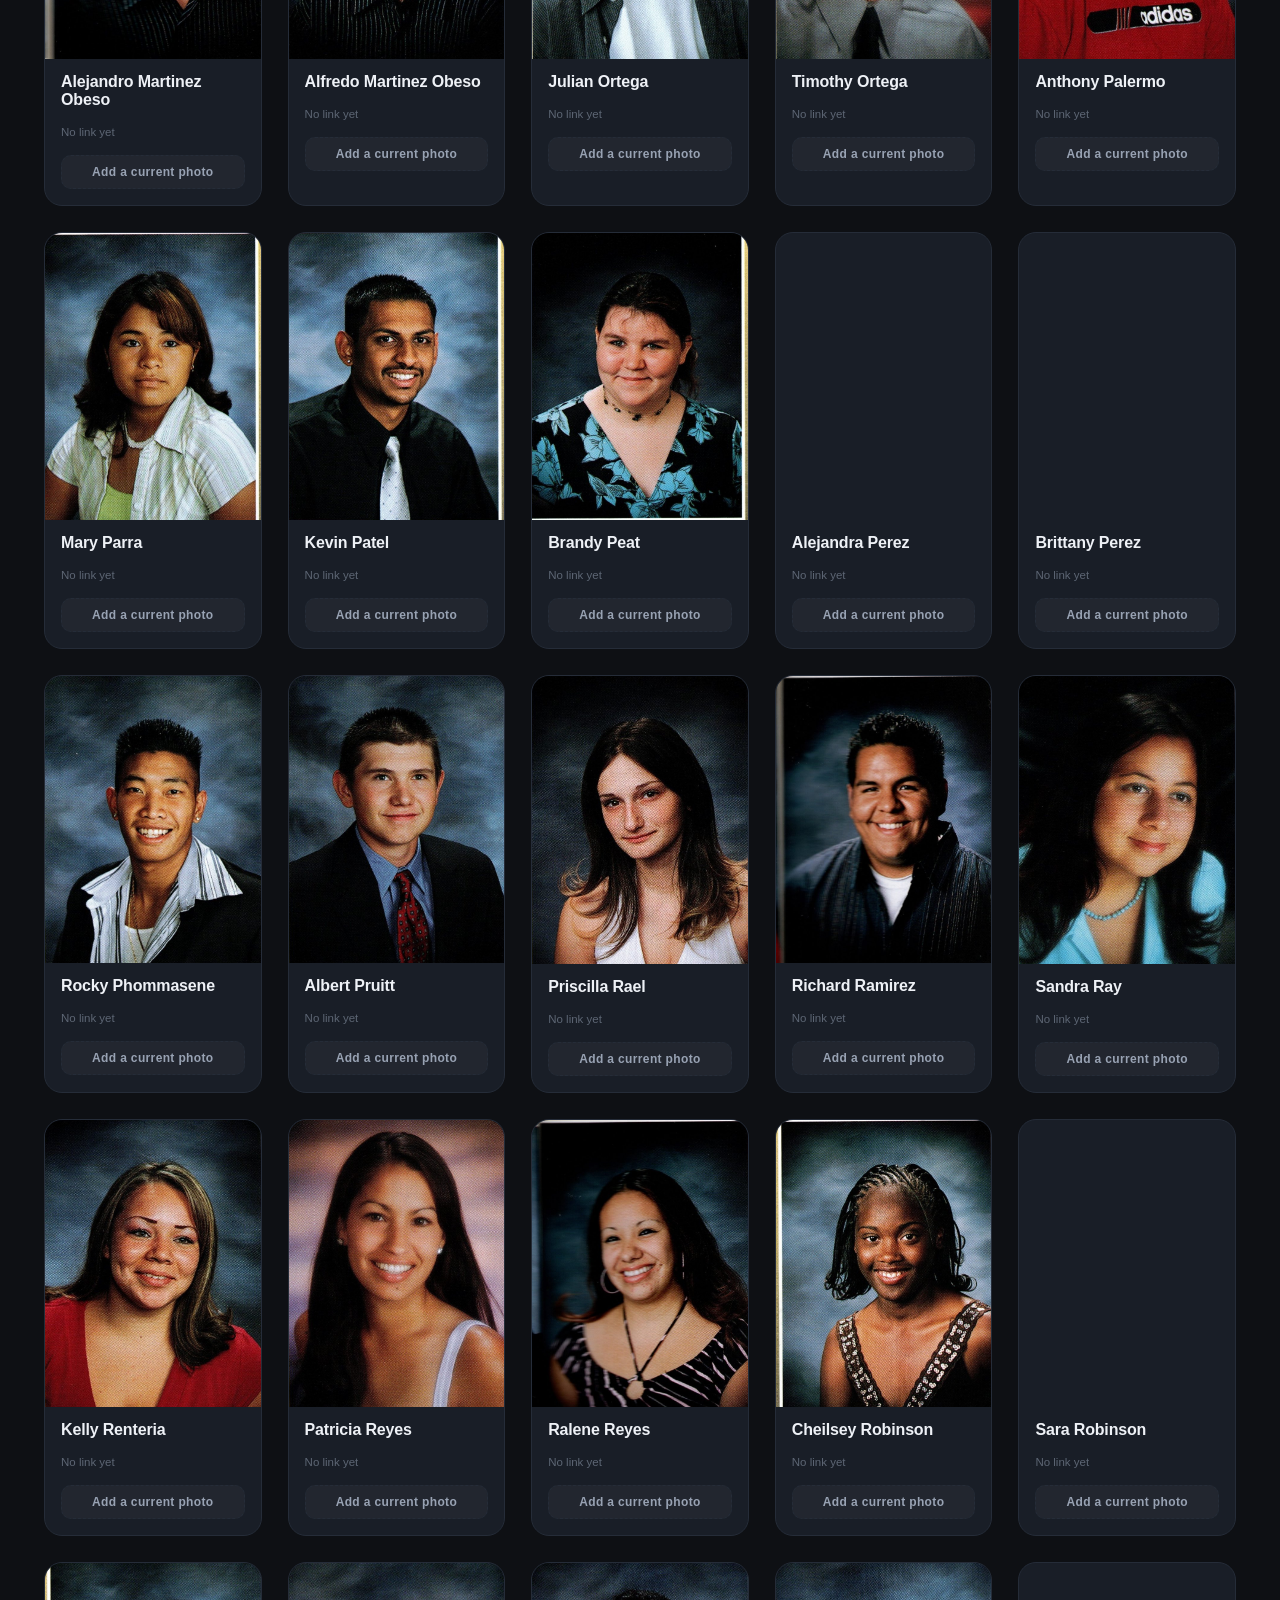
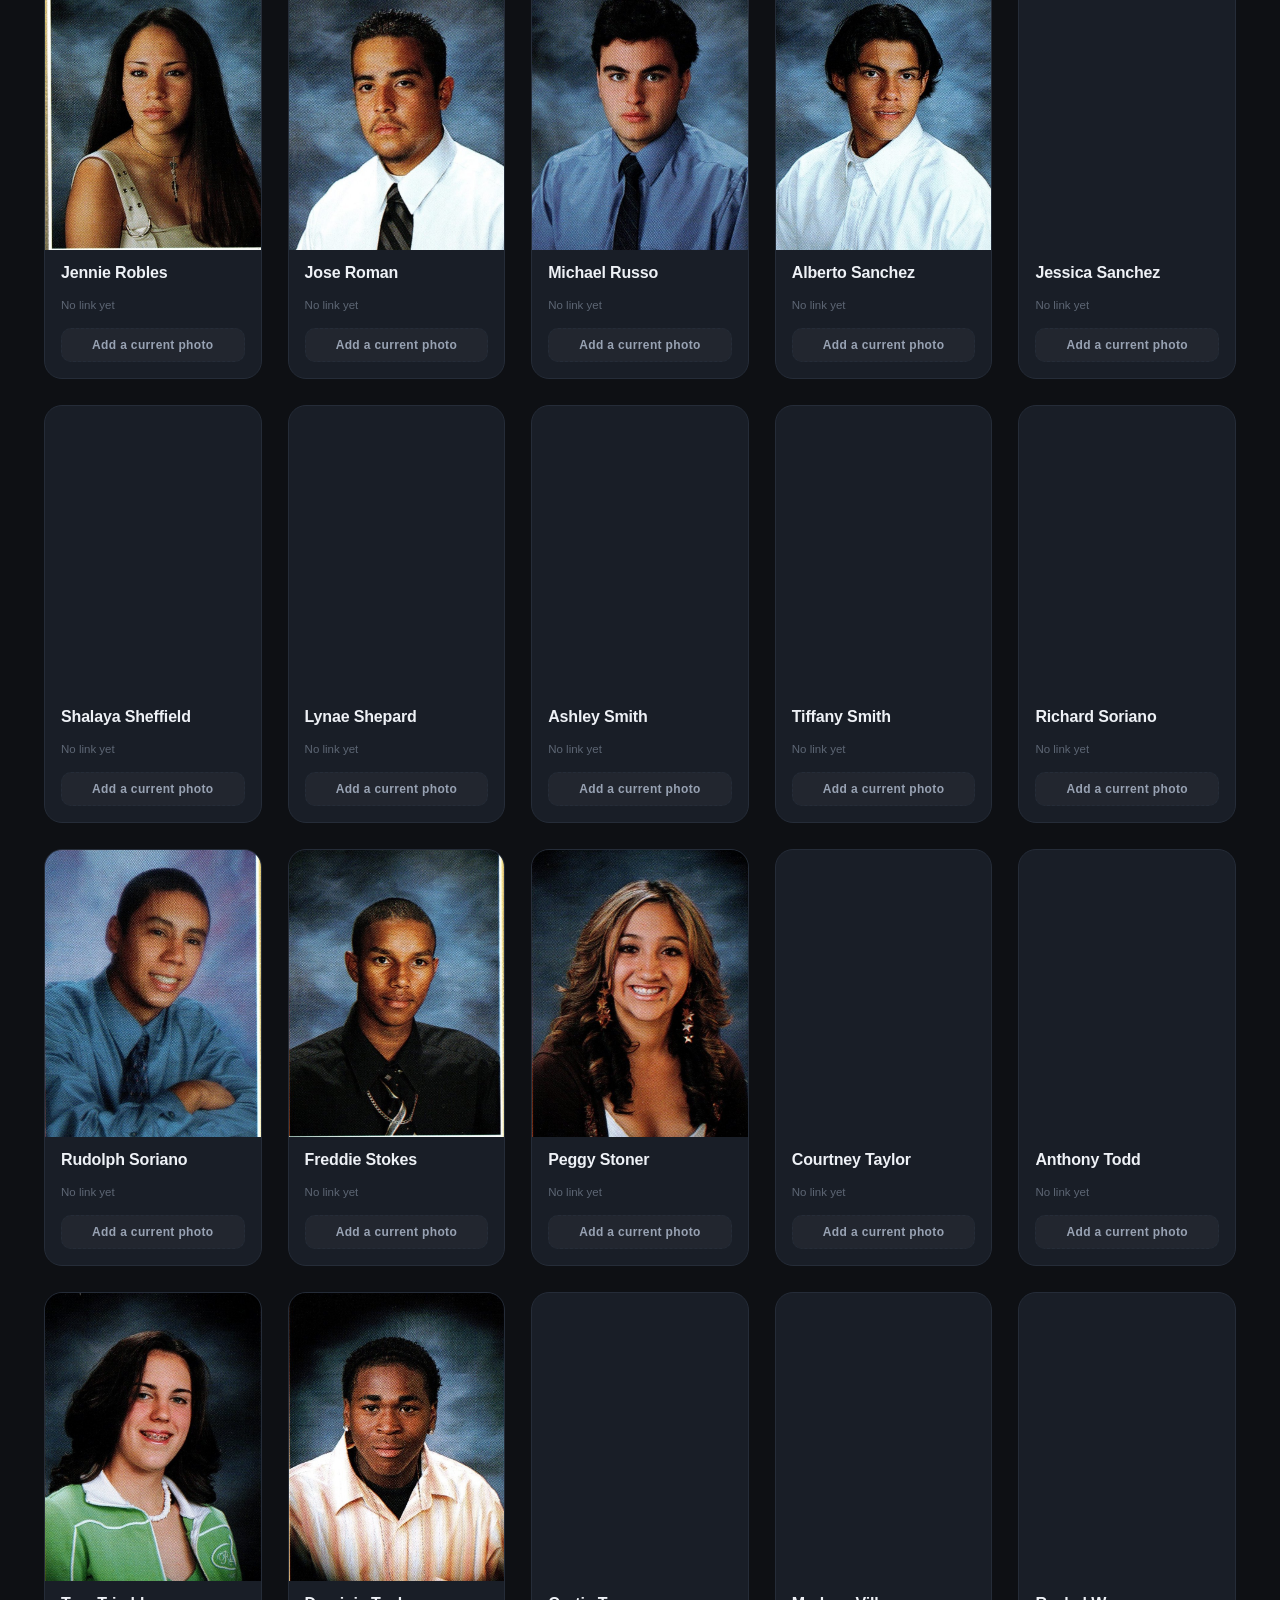
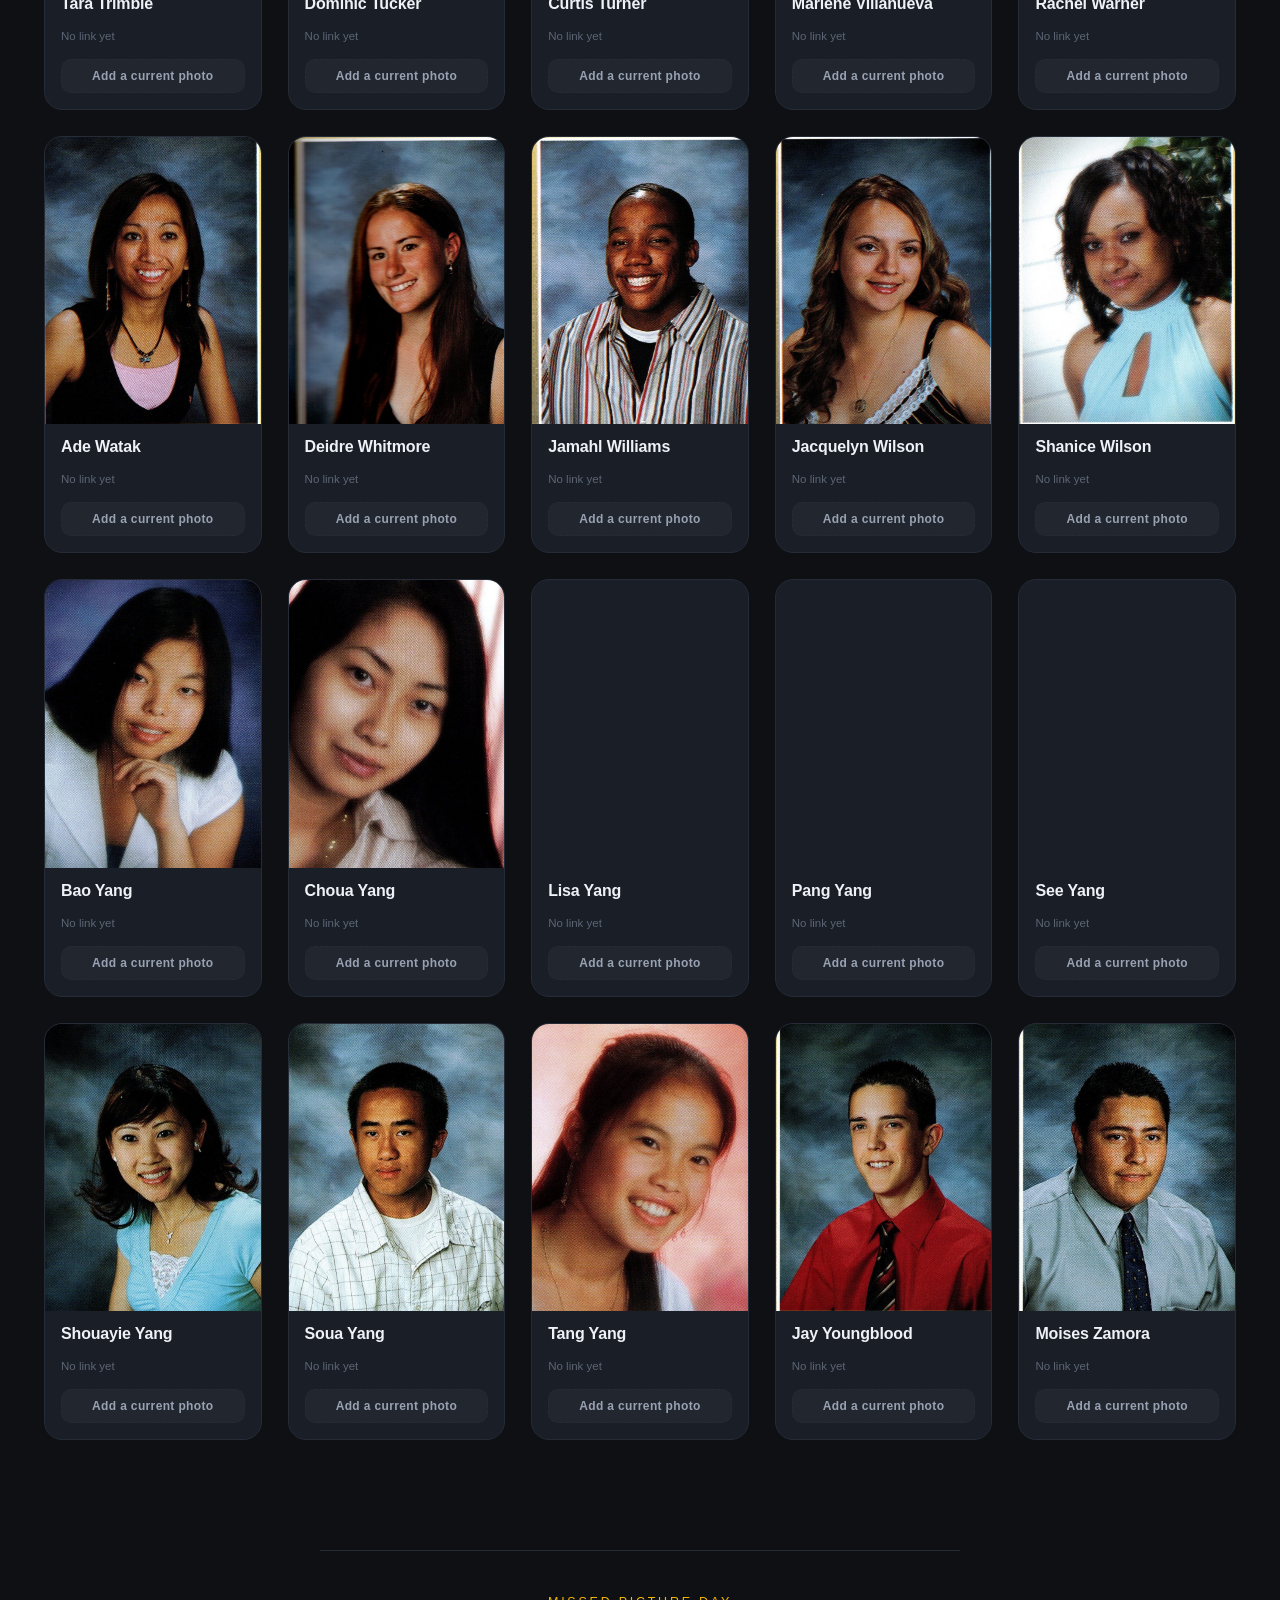
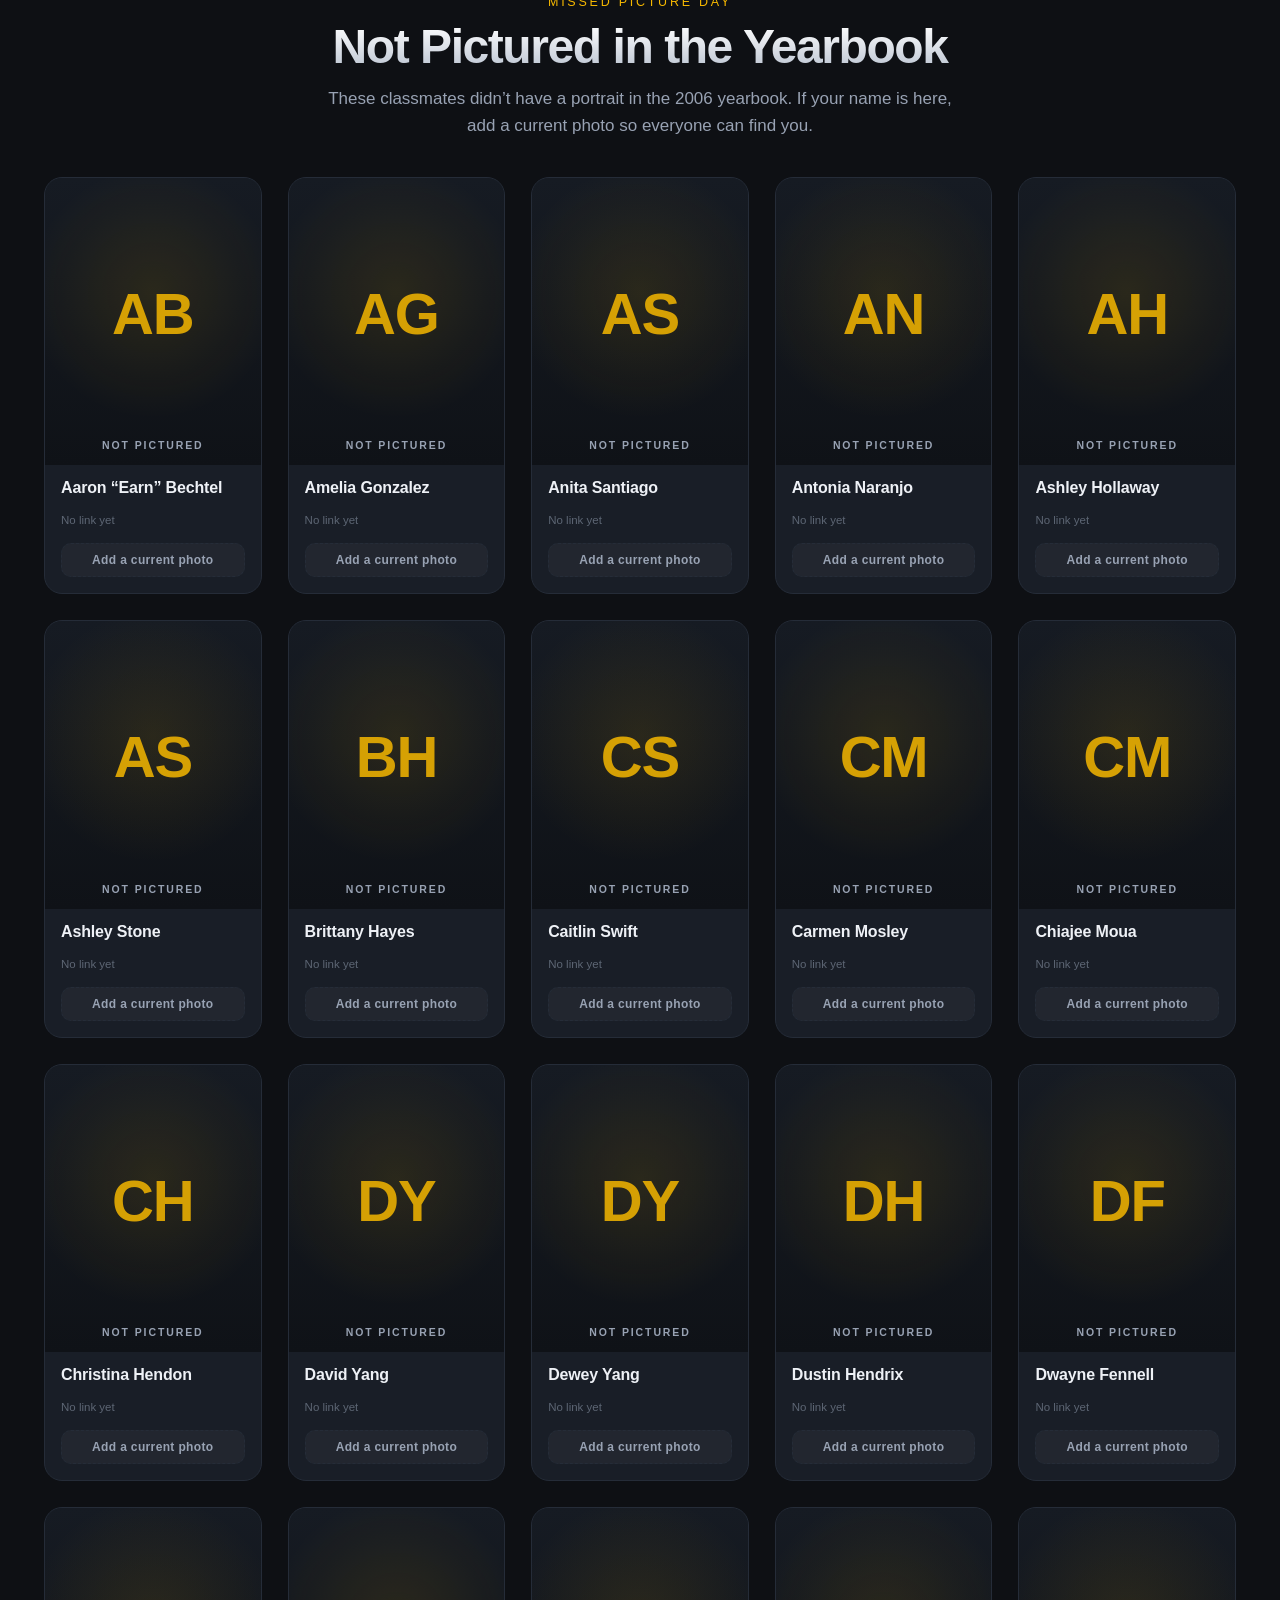
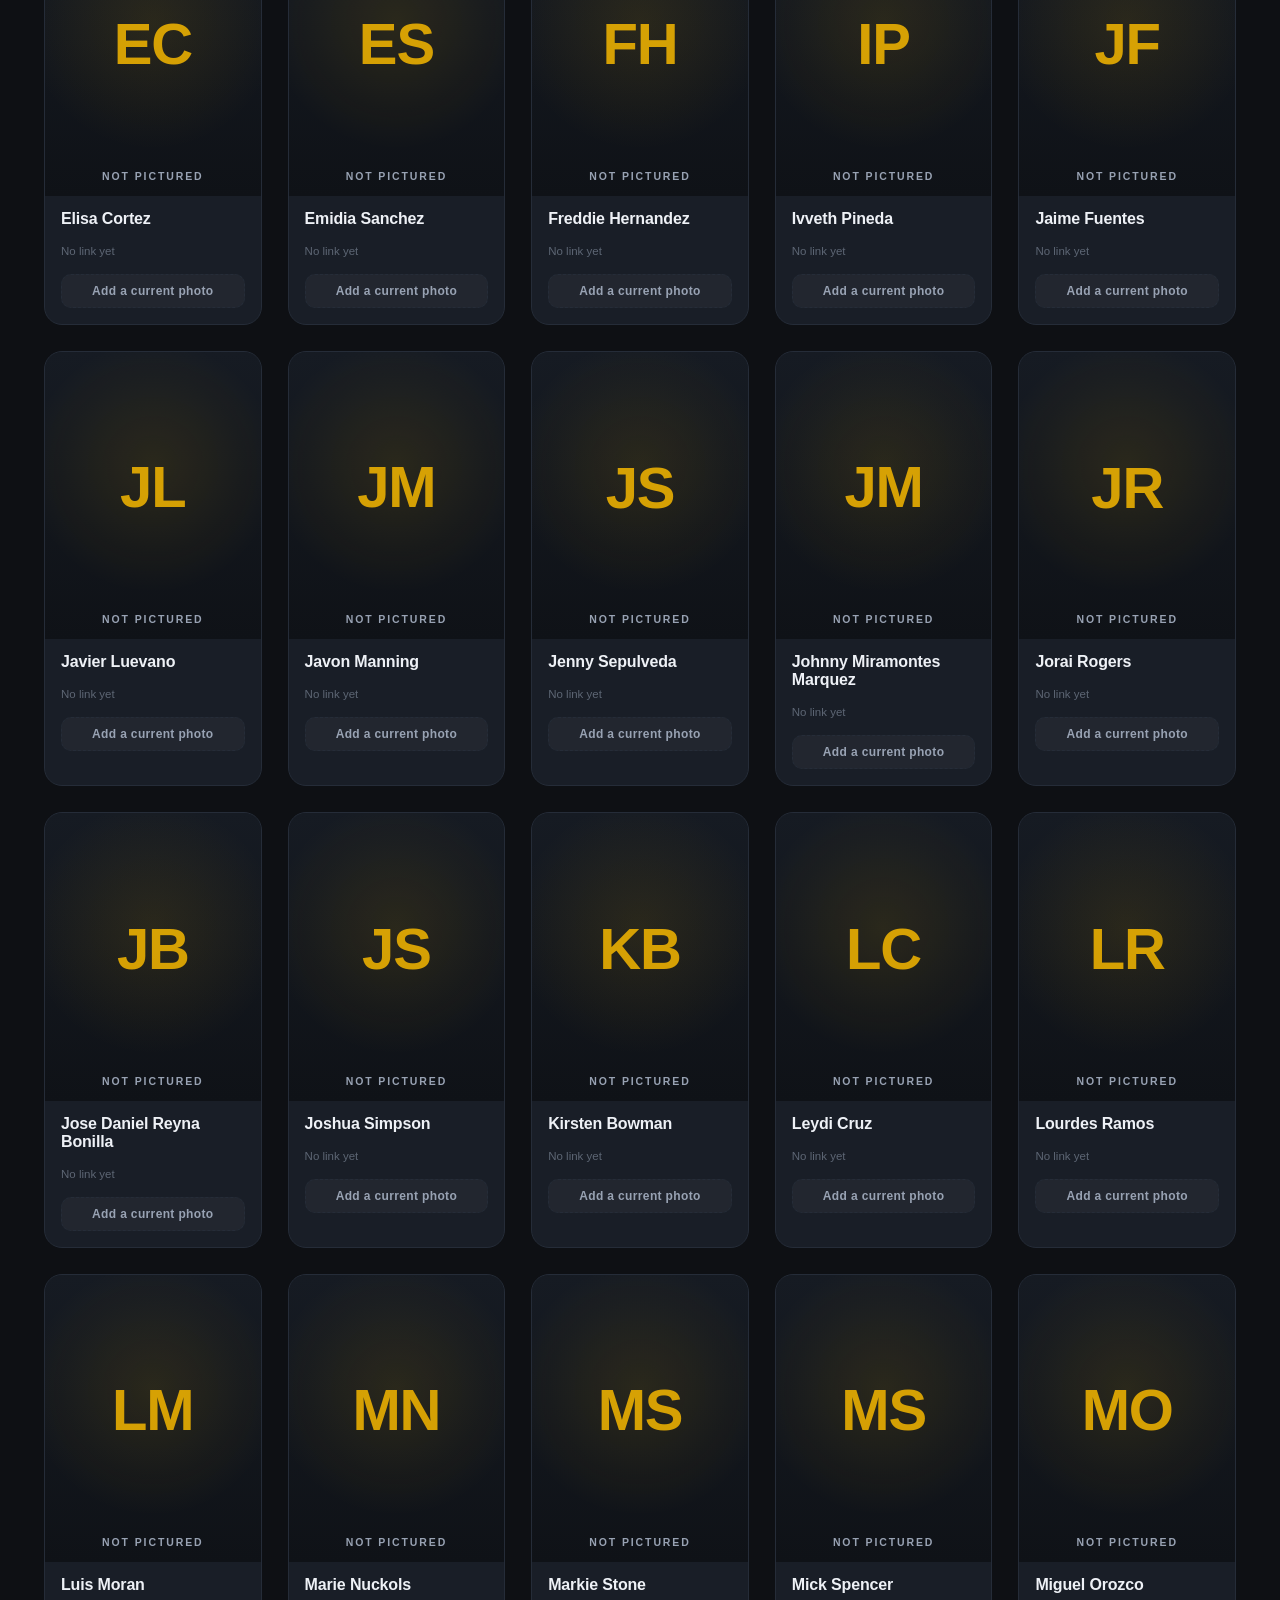
==== commit 9f0ce473: "Add files via upload final changes" ====
--- a/index.html
+++ b/index.html
@@ -12,6 +12,7 @@
   <a class="brand" href="index.html"><img class="bronco-nav" src="bronco.png" alt="">  BHS <span>&rsquo;06</span></a>
   <div class="links">
     <a href="index.html" class="active">Classmates</a>
+    <a href="gallery.html">Gallery</a>
     <a href="memories.html">Memories</a>
   </div>
 </nav>
@@ -32,7 +33,7 @@
 
 <section class="stats">
   <div class="stat"><span class="num" data-to="20">0</span><span class="lbl">Years</span></div>
-  <div class="stat"><span class="num" data-to="130">0</span><span class="lbl">Classmates</span></div>
+  <div class="stat"><span class="num" id="stat-classmates" data-to="178">0</span><span class="lbl">Classmates</span></div>
   <div class="stat"><span class="num" data-to="2006">0</span><span class="lbl">Class of</span></div>
 </section>
 
@@ -40,6 +41,15 @@
   <p class="empty" id="empty" hidden>No one found by that name.</p>
   <div class="grid" id="cards"></div>
 </main>
+
+<section id="not-pictured" class="np-wrap">
+  <div class="np-head">
+    <p class="eyebrow">Missed picture day</p>
+    <h2>Not Pictured in the Yearbook</h2>
+    <p class="sub">These classmates didn&rsquo;t have a portrait in the 2006 yearbook. If your name is here, add a current photo so everyone can find you.</p>
+  </div>
+  <div class="grid" id="np-cards"></div>
+</section>
 
 <div class="lightbox" id="lightbox" hidden>
   <button class="lb-close" id="lb-close" aria-label="Close">&times;</button>
@@ -62,6 +72,7 @@
 <script src="memories-config.js"></script>
 <script src="form-config.js"></script>
 <script src="classmates.js"></script>
+<script src="not-pictured.js"></script>
 <script src="app.js"></script>
 <script src="particles.js"></script>
 </body>
--- a/style.css
+++ b/style.css
@@ -289,3 +289,41 @@
 .lb-nav:focus-visible{
   outline:2px solid var(--accent); outline-offset:3px; border-radius:10px;
 }
+
+/* --- Not Pictured in the Yearbook (bottom of the Classmates page) --- */
+.np-wrap{max-width:1240px; margin:0 auto; padding:10px 24px 100px; scroll-margin-top:64px; position:relative; z-index:1}
+.np-wrap[hidden]{display:none}
+.np-head{text-align:center; max-width:640px; margin:0 auto 38px; padding-top:44px; border-top:1px solid var(--line)}
+.np-head h2{
+  margin:0; font-size:clamp(30px,5vw,48px); line-height:1.02; font-weight:800; letter-spacing:-.03em;
+  background:linear-gradient(180deg,#fff,#b9c2d0); -webkit-background-clip:text; background-clip:text; color:transparent;
+  text-wrap:balance;
+}
+.np-head .sub{margin-top:14px; line-height:1.55}
+.card.np .shot.empty-shot{
+  cursor:default; display:grid; place-items:center;
+  background:
+    radial-gradient(circle at 50% 40%, rgba(245,183,0,.10), transparent 62%),
+    linear-gradient(180deg, #161b23, #0f1217);
+}
+.card.np .initials{
+  font-size:clamp(40px,5vw,58px); font-weight:800; letter-spacing:-.02em; line-height:1;
+  color:var(--accent); opacity:.85; transform:translateY(-8px);
+}
+.card.np .soon{
+  position:absolute; left:0; right:0; bottom:14px; text-align:center;
+  font-size:10.5px; font-weight:600; letter-spacing:.18em; text-transform:uppercase; color:var(--muted);
+}
+.card.np .shot img{width:100%; height:100%; object-fit:cover; display:block}
+@media (max-width:640px){
+  .np-wrap{padding:0 16px 70px}
+  .np-head{margin-bottom:26px; padding-top:32px}
+}
+
+/* three nav links on narrow phones */
+@media (max-width:400px){
+  .nav{padding:10px 12px}
+  .brand{font-size:16px}
+  .bronco-nav{height:26px; margin-right:4px}
+  .links a{margin-left:12px; font-size:13px}
+}
